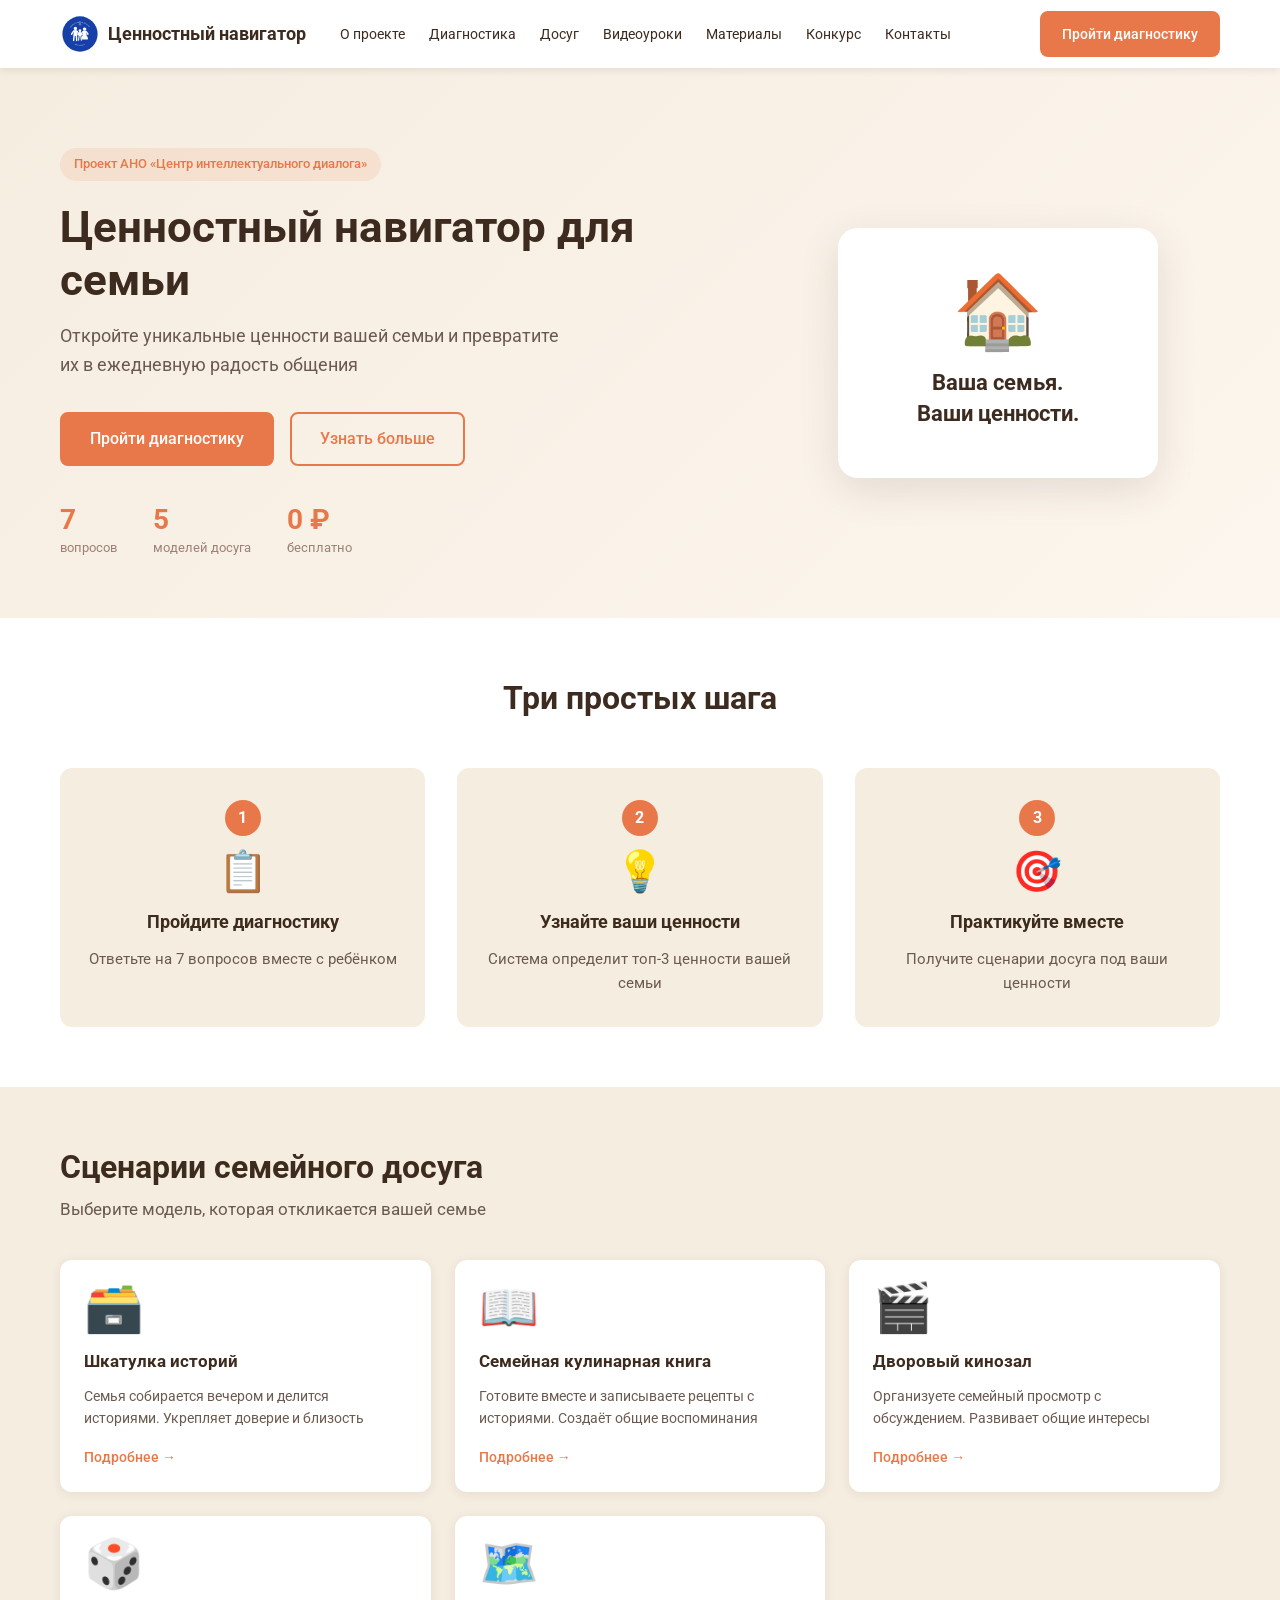
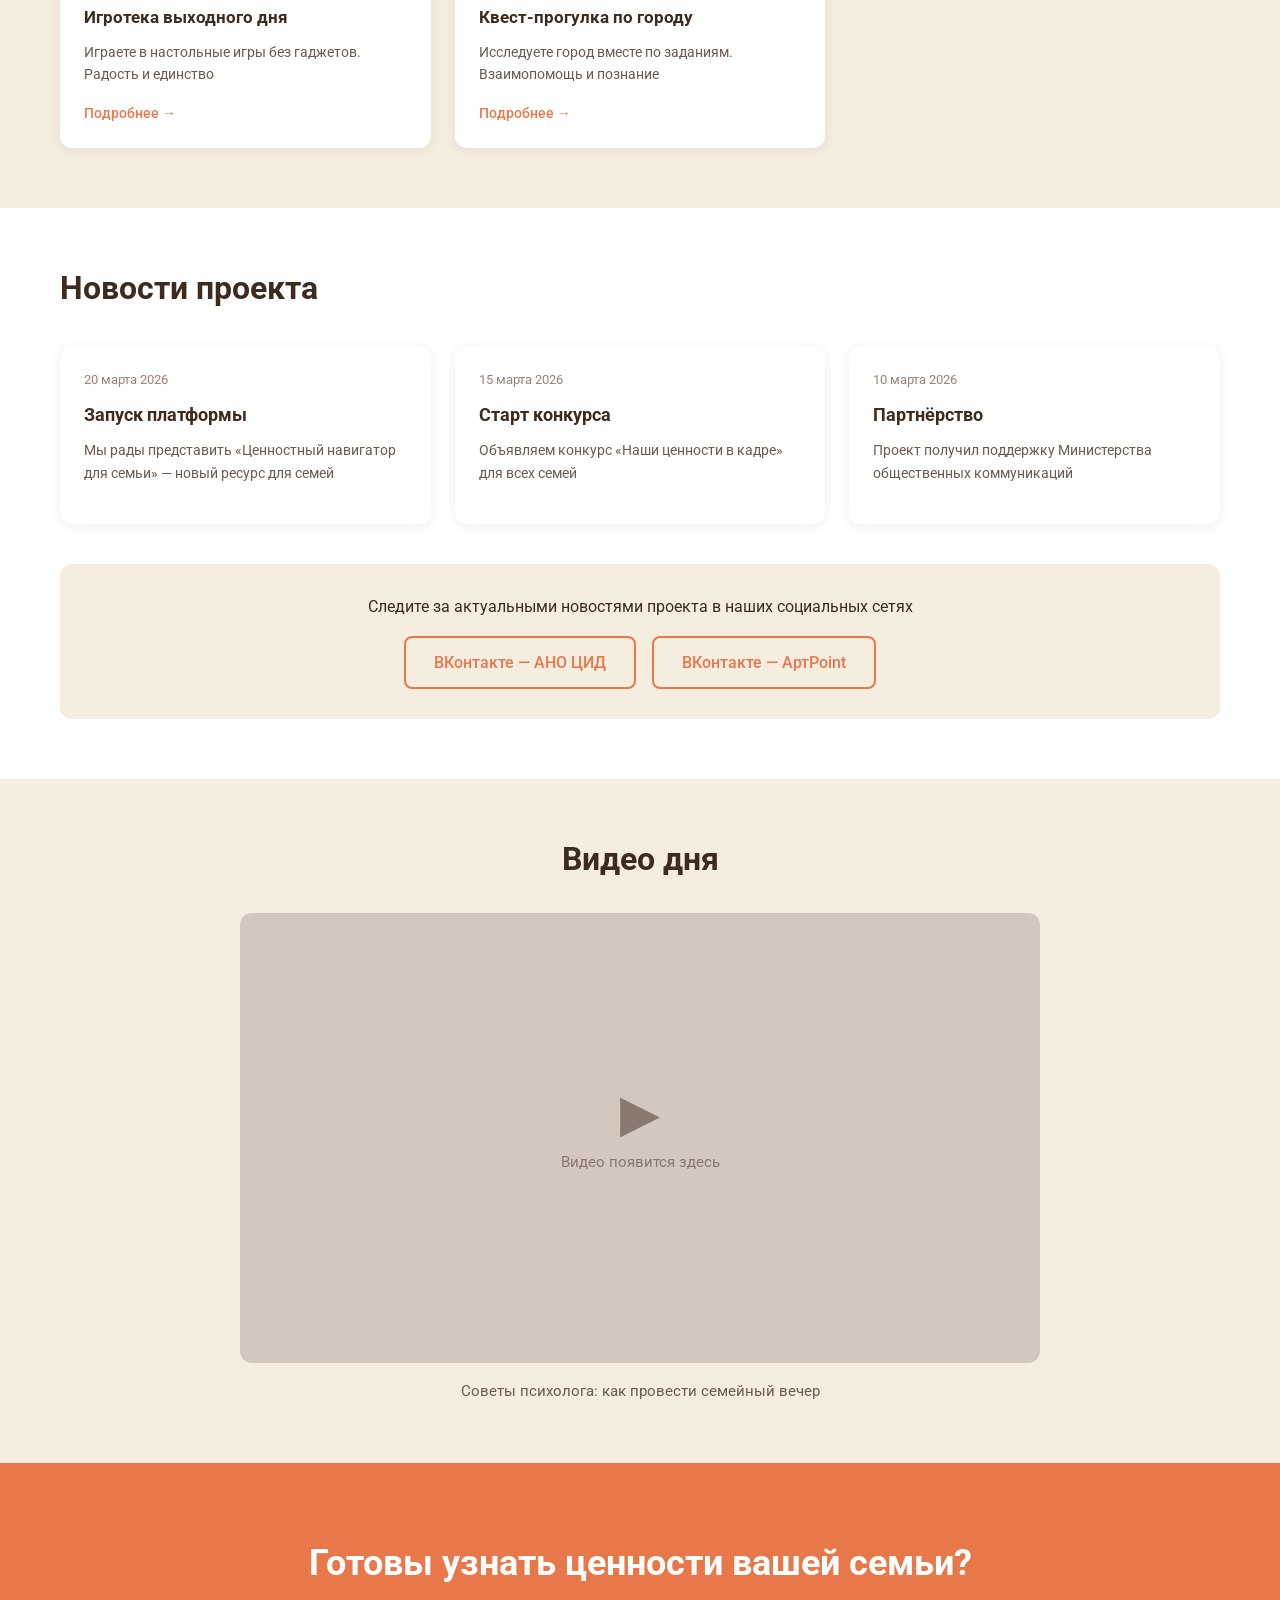
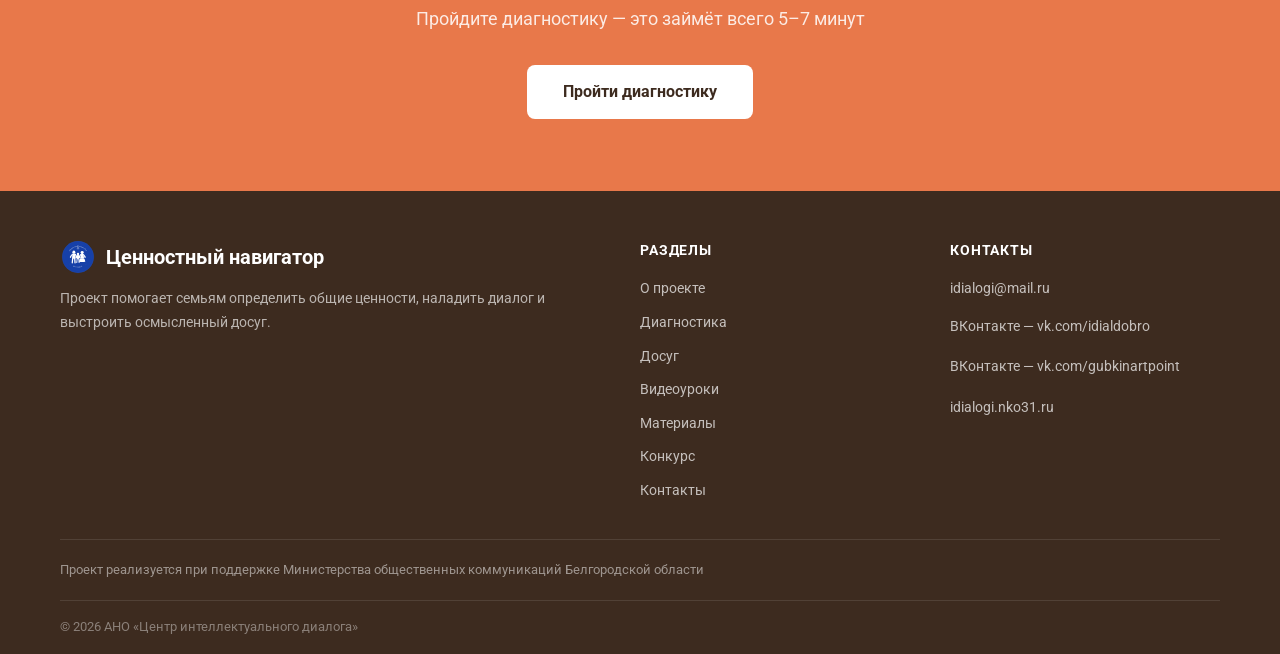
==== index.html @ 5cb2c488 "добавлена страница политики конфиденциальности Co-Authored-By: Claude Opus 4.7 <noreply@anthropic.co" ====
<!DOCTYPE html>
<html lang="ru">
<head>
  <meta charset="UTF-8">
  <meta name="viewport" content="width=device-width, initial-scale=1.0">
  <title>Ценностный навигатор для семьи | Откройте ценности вашей семьи</title>
  <meta name="description" content="Бесплатный онлайн-ресурс для семей: пройдите диагностику из 7 вопросов и получите персональные сценарии семейного досуга на основе ваших ценностей.">
  <link rel="icon" type="image/svg+xml" href="images/logo.svg">
  <link rel="stylesheet" href="css/style.css">
</head>
<body>

  <div id="header"></div>

  <main>

    <!-- ─── HERO ─────────────────────────────────────────── -->
    <section class="hero" id="about">
      <div class="container hero__inner">
        <div class="hero__content">
          <span class="hero__badge">Проект АНО «Центр интеллектуального диалога»</span>
          <h1 class="hero__title">Ценностный навигатор для семьи</h1>
          <p class="hero__subtitle">Откройте уникальные ценности вашей семьи и превратите их в ежедневную радость общения</p>
          <div class="hero__actions">
            <a href="diagnostics.html" class="btn-primary">Пройти диагностику</a>
            <a href="about.html" class="btn-secondary">Узнать больше</a>
          </div>
          <div class="hero__stats">
            <div class="hero__stat">
              <span class="hero__stat-value">7</span>
              <span class="hero__stat-label">вопросов</span>
            </div>
            <div class="hero__stat">
              <span class="hero__stat-value">5</span>
              <span class="hero__stat-label">моделей досуга</span>
            </div>
            <div class="hero__stat">
              <span class="hero__stat-value">0 ₽</span>
              <span class="hero__stat-label">бесплатно</span>
            </div>
          </div>
        </div>
        <div class="hero__visual">
          <div class="hero__card">
            <span class="hero__card-icon">🏠</span>
            <p class="hero__card-text">Ваша семья.<br>Ваши ценности.</p>
          </div>
        </div>
      </div>
    </section>

    <!-- ─── КАК ЭТО РАБОТАЕТ ──────────────────────────────── -->
    <section class="how-it-works section" id="diagnostic">
      <div class="container">
        <h2 class="section-title how-it-works__title">Три простых шага</h2>
        <div class="how-it-works__steps">
          <div class="how-it-works__step">
            <div class="step__number">1</div>
            <div class="step__icon">📋</div>
            <h3 class="step__title">Пройдите диагностику</h3>
            <p class="step__desc">Ответьте на 7 вопросов вместе с ребёнком</p>
          </div>
          <div class="how-it-works__step">
            <div class="step__number">2</div>
            <div class="step__icon">💡</div>
            <h3 class="step__title">Узнайте ваши ценности</h3>
            <p class="step__desc">Система определит топ-3 ценности вашей семьи</p>
          </div>
          <div class="how-it-works__step">
            <div class="step__number">3</div>
            <div class="step__icon">🎯</div>
            <h3 class="step__title">Практикуйте вместе</h3>
            <p class="step__desc">Получите сценарии досуга под ваши ценности</p>
          </div>
        </div>
      </div>
    </section>

    <!-- ─── МОДЕЛИ ДОСУГА ─────────────────────────────────── -->
    <section class="leisure-preview section" id="leisure">
      <div class="container">
        <h2 class="section-title">Сценарии семейного досуга</h2>
        <p class="leisure-preview__subtitle">Выберите модель, которая откликается вашей семье</p>
        <div class="leisure-preview__grid">
          <div class="card leisure-card">
            <span class="leisure-card__icon">🗃️</span>
            <h3 class="leisure-card__title">Шкатулка историй</h3>
            <p class="leisure-card__desc">Семья собирается вечером и делится историями. Укрепляет доверие и близость</p>
            <a href="leisure-detail.html?id=1" class="leisure-card__link">Подробнее →</a>
          </div>
          <div class="card leisure-card">
            <span class="leisure-card__icon">📖</span>
            <h3 class="leisure-card__title">Семейная кулинарная книга</h3>
            <p class="leisure-card__desc">Готовите вместе и записываете рецепты с историями. Создаёт общие воспоминания</p>
            <a href="leisure-detail.html?id=2" class="leisure-card__link">Подробнее →</a>
          </div>
          <div class="card leisure-card">
            <span class="leisure-card__icon">🎬</span>
            <h3 class="leisure-card__title">Дворовый кинозал</h3>
            <p class="leisure-card__desc">Организуете семейный просмотр с обсуждением. Развивает общие интересы</p>
            <a href="leisure-detail.html?id=3" class="leisure-card__link">Подробнее →</a>
          </div>
          <div class="card leisure-card">
            <span class="leisure-card__icon">🎲</span>
            <h3 class="leisure-card__title">Игротека выходного дня</h3>
            <p class="leisure-card__desc">Играете в настольные игры без гаджетов. Радость и единство</p>
            <a href="leisure-detail.html?id=4" class="leisure-card__link">Подробнее →</a>
          </div>
          <div class="card leisure-card">
            <span class="leisure-card__icon">🗺️</span>
            <h3 class="leisure-card__title">Квест-прогулка по городу</h3>
            <p class="leisure-card__desc">Исследуете город вместе по заданиям. Взаимопомощь и познание</p>
            <a href="leisure-detail.html?id=5" class="leisure-card__link">Подробнее →</a>
          </div>
        </div>
      </div>
    </section>

    <!-- ─── НОВОСТИ ────────────────────────────────────────── -->
    <section class="news-preview section" id="materials">
      <div class="container">
        <h2 class="section-title">Новости проекта</h2>
        <div class="news-preview__grid">
          <article class="card news-card">
            <time class="news-card__date">20 марта 2026</time>
            <h3 class="news-card__title">Запуск платформы</h3>
            <p class="news-card__text">Мы рады представить «Ценностный навигатор для семьи» — новый ресурс для семей</p>
          </article>
          <article class="card news-card">
            <time class="news-card__date">15 марта 2026</time>
            <h3 class="news-card__title">Старт конкурса</h3>
            <p class="news-card__text">Объявляем конкурс «Наши ценности в кадре» для всех семей</p>
          </article>
          <article class="card news-card">
            <time class="news-card__date">10 марта 2026</time>
            <h3 class="news-card__title">Партнёрство</h3>
            <p class="news-card__text">Проект получил поддержку Министерства общественных коммуникаций</p>
          </article>
        </div>

        <div class="news-footer" style="text-align: center; margin-top: 40px; padding: 30px; background: var(--color-warm); border-radius: 12px;">
          <p style="margin: 0 0 16px; color: var(--color-dark); font-size: 16px;">
            Следите за актуальными новостями проекта в наших социальных сетях
          </p>
          <div style="display: flex; gap: 16px; justify-content: center; flex-wrap: wrap;">
            <a href="https://vk.com/idialdobro" target="_blank" rel="noopener" class="btn-secondary">
              ВКонтакте — АНО ЦИД
            </a>
            <a href="https://vk.com/gubkinartpoint" target="_blank" rel="noopener" class="btn-secondary">
              ВКонтакте — АртPoint
            </a>
          </div>
        </div>
      </div>
    </section>

    <!-- ─── ВИДЕО ДНЯ ─────────────────────────────────────── -->
    <section class="video-section section" id="video">
      <div class="container">
        <h2 class="section-title video-section__title">Видео дня</h2>
        <div class="video-section__wrapper">
          <div class="video-section__player">
            <span class="video-section__play">▶</span>
            <span class="video-section__placeholder">Видео появится здесь</span>
          </div>
          <p class="video-section__caption">Советы психолога: как провести семейный вечер</p>
        </div>
      </div>
    </section>

    <!-- ─── CTA ───────────────────────────────────────────── -->
    <section class="cta-section" id="contacts">
      <div class="container cta-section__inner">
        <h2 class="cta-section__title">Готовы узнать ценности вашей семьи?</h2>
        <p class="cta-section__subtitle">Пройдите диагностику — это займёт всего 5–7 минут</p>
        <a href="diagnostics.html" class="btn-white">Пройти диагностику</a>
      </div>
    </section>

  </main>

  <div id="footer"></div>

  <script src="js/main.js"></script>
</body>
</html>
---- css/style.css ----
@import url('https://fonts.googleapis.com/css2?family=Roboto:wght@400;500;700&display=swap');

:root {
  --color-primary: #E8784A;
  --color-secondary: #7BA05B;
  --color-accent: #F5A623;
  --color-warm: #F5EDE0;
  --color-dark: #3D2B1F;
  --color-white: #FFFFFF;
  --font-main: 'Roboto', sans-serif;
}

/* Reset */
*, *::before, *::after {
  box-sizing: border-box;
  margin: 0;
  padding: 0;
}

html {
  scroll-behavior: smooth;
}

body {
  font-family: var(--font-main);
  font-size: 16px;
  line-height: 1.6;
  color: var(--color-dark);
  background-color: var(--color-warm);
}

img {
  max-width: 100%;
  display: block;
}

a {
  color: inherit;
  text-decoration: none;
}

ul {
  list-style: none;
}

/* Layout */
.container {
  max-width: 1200px;
  margin: 0 auto;
  padding: 0 20px;
}

/* Buttons */
.btn-primary {
  display: inline-block;
  padding: 12px 28px;
  background-color: var(--color-primary);
  color: var(--color-white);
  font-family: var(--font-main);
  font-size: 16px;
  font-weight: 500;
  border: 2px solid var(--color-primary);
  border-radius: 8px;
  cursor: pointer;
  transition: all 0.2s ease;
}

.btn-primary:hover {
  background-color: #d4673a;
  border-color: #d4673a;
}

.btn-primary:active {
  transform: scale(0.98);
}

.btn-secondary {
  display: inline-block;
  padding: 12px 28px;
  background-color: transparent;
  color: var(--color-primary);
  font-family: var(--font-main);
  font-size: 16px;
  font-weight: 500;
  border: 2px solid var(--color-primary);
  border-radius: 8px;
  cursor: pointer;
  transition: all 0.2s ease;
}

.btn-secondary:hover {
  background-color: var(--color-primary);
  color: var(--color-white);
}

/* Card */
.card {
  background-color: var(--color-white);
  border-radius: 12px;
  padding: 24px;
  box-shadow: 0 2px 12px rgba(61, 43, 31, 0.08);
}

/* Section */
.section {
  padding: 60px 0;
}

.section-title {
  font-size: 32px;
  font-weight: 700;
  color: var(--color-dark);
  line-height: 1.3;
  margin-bottom: 16px;
}

/* ─── Header ─────────────────────────────────────────── */
.site-header {
  position: sticky;
  top: 0;
  z-index: 100;
  background-color: var(--color-white);
  box-shadow: 0 2px 8px rgba(61, 43, 31, 0.1);
}

.site-header__inner {
  display: flex;
  align-items: center;
  gap: 24px;
  height: 68px;
}

.site-header__logo {
  display: flex;
  align-items: center;
  gap: 8px;
  flex-shrink: 0;
  text-decoration: none;
}

.site-header__logo-icon {
  width: 40px;
  height: 40px;
  display: block;
  flex-shrink: 0;
}

.site-header__logo-text {
  font-size: 18px;
  font-weight: 700;
  color: var(--color-dark);
  white-space: nowrap;
}

.site-header__cta {
  flex-shrink: 0;
  margin-left: auto;
  font-size: 14px;
  padding: 10px 20px;
}

/* Nav active states */
.nav__link.active,
.nav__link--active {
  color: var(--color-primary);
  font-weight: 500;
}

.nav__link--active {
  text-decoration: underline;
  text-underline-offset: 3px;
  text-decoration-thickness: 2px;
}

.nav__list {
  display: flex;
  align-items: center;
  gap: 4px;
}

.nav__link {
  display: block;
  padding: 6px 10px;
  font-size: 14px;
  font-weight: 400;
  color: var(--color-dark);
  border-radius: 6px;
  transition: color 0.2s ease, background-color 0.2s ease;
  white-space: nowrap;
}

.nav__link:hover {
  color: var(--color-primary);
  background-color: rgba(232, 120, 74, 0.06);
}

/* ─── Footer ──────────────────────────────────────────── */
.site-footer {
  background-color: var(--color-dark);
  color: rgba(255, 255, 255, 0.8);
  padding: 48px 0 0;
}

.site-footer__top {
  display: grid;
  grid-template-columns: 2fr 1fr 1fr;
  gap: 40px;
  padding-bottom: 36px;
  border-bottom: 1px solid rgba(255, 255, 255, 0.1);
}

.site-footer__logo {
  display: inline-flex;
  align-items: center;
  gap: 10px;
  font-size: 20px;
  font-weight: 700;
  color: var(--color-white);
  margin-bottom: 12px;
  text-decoration: none;
}

.site-footer__logo-icon {
  width: 36px;
  height: 36px;
  display: block;
  flex-shrink: 0;
}

.site-footer__desc {
  font-size: 14px;
  line-height: 1.7;
  color: rgba(255, 255, 255, 0.65);
}

.site-footer__col-title {
  font-size: 14px;
  font-weight: 700;
  color: var(--color-white);
  text-transform: uppercase;
  letter-spacing: 0.06em;
  margin-bottom: 14px;
}

.site-footer__link {
  display: inline-block;
  font-size: 14px;
  color: rgba(255, 255, 255, 0.7);
  text-decoration: none;
  transition: color 0.2s ease;
}

.site-footer__link:hover {
  color: var(--color-accent);
}

.site-footer__social-list {
  display: flex;
  flex-direction: column;
  gap: 10px;
}

.site-footer__nav-list {
  display: flex;
  flex-direction: column;
  gap: 8px;
}

.site-footer__support {
  padding: 20px 0;
  font-size: 13px;
  color: rgba(255, 255, 255, 0.5);
  border-bottom: 1px solid rgba(255, 255, 255, 0.1);
}

.site-footer__bottom {
  padding: 16px 0;
  font-size: 13px;
  color: rgba(255, 255, 255, 0.4);
}

/* Burger menu */
.burger {
  display: none;
  flex-direction: column;
  gap: 5px;
  background: none;
  border: none;
  cursor: pointer;
  padding: 4px;
}

.burger__line {
  width: 24px;
  height: 2px;
  background-color: var(--color-dark);
  border-radius: 2px;
  transition: transform 0.3s ease, opacity 0.3s ease;
}

.burger.active .burger__line:nth-child(1) {
  transform: translateY(7px) rotate(45deg);
}

.burger.active .burger__line:nth-child(2) {
  opacity: 0;
}

.burger.active .burger__line:nth-child(3) {
  transform: translateY(-7px) rotate(-45deg);
}

/* ─── Hero ────────────────────────────────────────────── */
.hero {
  background: linear-gradient(135deg, #F5EDE0 0%, #FDF6EE 100%);
  padding: 80px 0 60px;
}

.hero__inner {
  display: grid;
  grid-template-columns: 3fr 2fr;
  gap: 48px;
  align-items: center;
}

.hero__badge {
  display: inline-block;
  padding: 6px 14px;
  background-color: rgba(232, 120, 74, 0.12);
  color: var(--color-primary);
  font-size: 13px;
  font-weight: 500;
  border-radius: 20px;
  margin-bottom: 20px;
}

.hero__title {
  font-size: 44px;
  font-weight: 700;
  color: var(--color-dark);
  line-height: 1.2;
  margin-bottom: 16px;
}

.hero__subtitle {
  font-size: 18px;
  color: #6b5a50;
  line-height: 1.6;
  margin-bottom: 32px;
  max-width: 520px;
}

.hero__actions {
  display: flex;
  gap: 16px;
  flex-wrap: wrap;
  margin-bottom: 40px;
}

.hero__stats {
  display: flex;
  gap: 36px;
}

.hero__stat {
  display: flex;
  flex-direction: column;
}

.hero__stat-value {
  font-size: 28px;
  font-weight: 700;
  color: var(--color-primary);
  line-height: 1;
}

.hero__stat-label {
  font-size: 13px;
  color: #9e8075;
  margin-top: 4px;
}

.hero__visual {
  display: flex;
  justify-content: center;
}

.hero__card {
  background: var(--color-white);
  border-radius: 20px;
  box-shadow: 0 12px 40px rgba(61, 43, 31, 0.12);
  padding: 48px 40px;
  text-align: center;
  width: 100%;
  max-width: 320px;
}

.hero__card-icon {
  display: block;
  font-size: 72px;
  line-height: 1;
  margin-bottom: 20px;
}

.hero__card-text {
  font-size: 22px;
  font-weight: 700;
  color: var(--color-dark);
  line-height: 1.4;
}

/* ─── How it works ────────────────────────────────────── */
.how-it-works {
  background-color: var(--color-white);
}

.how-it-works__title {
  text-align: center;
  margin-bottom: 48px;
}

.how-it-works__steps {
  display: grid;
  grid-template-columns: repeat(3, 1fr);
  gap: 32px;
}

.how-it-works__step {
  text-align: center;
  padding: 32px 24px;
  border-radius: 12px;
  background-color: var(--color-warm);
  position: relative;
}

.step__number {
  display: inline-flex;
  align-items: center;
  justify-content: center;
  width: 36px;
  height: 36px;
  background-color: var(--color-primary);
  color: var(--color-white);
  font-size: 16px;
  font-weight: 700;
  border-radius: 50%;
  margin-bottom: 16px;
}

.step__icon {
  font-size: 40px;
  line-height: 1;
  margin-bottom: 16px;
}

.step__title {
  font-size: 18px;
  font-weight: 700;
  color: var(--color-dark);
  margin-bottom: 10px;
}

.step__desc {
  font-size: 15px;
  color: #6b5a50;
  line-height: 1.6;
}

/* ─── Leisure preview ─────────────────────────────────── */
.leisure-preview {
  background-color: var(--color-warm);
}

.leisure-preview__subtitle {
  font-size: 17px;
  color: #6b5a50;
  margin-top: -8px;
  margin-bottom: 36px;
}

.leisure-preview__grid {
  display: grid;
  grid-template-columns: repeat(3, 1fr);
  gap: 24px;
}

.leisure-card {
  display: flex;
  flex-direction: column;
}

.leisure-card__icon {
  font-size: 48px;
  line-height: 1;
  margin-bottom: 16px;
}

.leisure-card__title {
  font-size: 17px;
  font-weight: 700;
  color: var(--color-dark);
  margin-bottom: 10px;
}

.leisure-card__desc {
  font-size: 14px;
  color: #6b5a50;
  line-height: 1.6;
  flex: 1;
  margin-bottom: 16px;
}

.leisure-card__link {
  font-size: 14px;
  font-weight: 500;
  color: var(--color-primary);
  transition: opacity 0.2s ease;
}

.leisure-card__link:hover {
  opacity: 0.75;
}

/* ─── News preview ────────────────────────────────────── */
.news-preview {
  background-color: var(--color-white);
}

.news-preview__grid {
  display: grid;
  grid-template-columns: repeat(3, 1fr);
  gap: 24px;
  margin-top: 36px;
}

.news-card {
  display: flex;
  flex-direction: column;
}

.news-card__date {
  display: block;
  font-size: 13px;
  color: #9e8075;
  margin-bottom: 10px;
}

.news-card__title {
  font-size: 18px;
  font-weight: 700;
  color: var(--color-dark);
  margin-bottom: 10px;
}

.news-card__text {
  font-size: 14px;
  color: #6b5a50;
  line-height: 1.6;
  flex: 1;
  margin-bottom: 16px;
}

.news-card__link {
  font-size: 14px;
  font-weight: 500;
  color: var(--color-primary);
  transition: opacity 0.2s ease;
}

.news-card__link:hover {
  opacity: 0.75;
}

/* ─── Video section ───────────────────────────────────── */
.video-section {
  background-color: var(--color-warm);
}

.video-section__title {
  text-align: center;
  margin-bottom: 32px;
}

.video-section__wrapper {
  max-width: 800px;
  margin: 0 auto;
}

.video-section__player {
  position: relative;
  width: 100%;
  padding-top: 56.25%;
  background-color: #d4c8be;
  border-radius: 12px;
  display: flex;
  align-items: center;
  justify-content: center;
  overflow: hidden;
  margin-bottom: 16px;
}

.video-section__play,
.video-section__placeholder {
  position: absolute;
  top: 50%;
  left: 50%;
  transform: translate(-50%, -50%);
  color: rgba(61, 43, 31, 0.5);
  pointer-events: none;
}

.video-section__play {
  font-size: 52px;
  transform: translate(-50%, -50%) translateY(-24px);
}

.video-section__placeholder {
  font-size: 15px;
  transform: translate(-50%, -50%) translateY(24px);
}

.video-section__caption {
  text-align: center;
  font-size: 15px;
  color: #6b5a50;
}

/* ─── CTA section ─────────────────────────────────────── */
.cta-section {
  background-color: var(--color-primary);
  padding: 72px 0;
}

.cta-section__inner {
  text-align: center;
}

.cta-section__title {
  font-size: 36px;
  font-weight: 700;
  color: var(--color-white);
  margin-bottom: 12px;
}

.cta-section__subtitle {
  font-size: 18px;
  color: rgba(255, 255, 255, 0.85);
  margin-bottom: 32px;
}

.btn-white {
  display: inline-block;
  padding: 14px 36px;
  background-color: var(--color-white);
  color: var(--color-dark);
  font-family: var(--font-main);
  font-size: 16px;
  font-weight: 700;
  border: none;
  border-radius: 8px;
  cursor: pointer;
  transition: opacity 0.2s ease, transform 0.1s ease;
}

.btn-white:hover {
  opacity: 0.92;
}

.btn-white:active {
  transform: scale(0.98);
}

/* ─── Responsive ──────────────────────────────────────── */
@media (max-width: 1024px) {
  .leisure-preview__grid {
    grid-template-columns: repeat(2, 1fr);
  }
}

@media (max-width: 768px) {
  .burger {
    display: flex;
  }

  .site-header__cta {
    display: none;
  }

  .nav {
    display: none;
    position: absolute;
    top: 68px;
    left: 0;
    right: 0;
    background-color: var(--color-white);
    padding: 16px 20px 20px;
    box-shadow: 0 4px 12px rgba(61, 43, 31, 0.1);
  }

  .nav.active {
    display: block;
  }

  .nav__list {
    flex-direction: column;
    align-items: flex-start;
    gap: 2px;
  }

  .nav__link {
    font-size: 16px;
    padding: 10px 12px;
    width: 100%;
  }

  .section-title {
    font-size: 24px;
  }

  .site-footer__top {
    grid-template-columns: 1fr;
    gap: 28px;
  }

  /* Hero */
  .hero {
    padding: 48px 0 40px;
  }

  .hero__inner {
    grid-template-columns: 1fr;
    gap: 36px;
  }

  .hero__title {
    font-size: 30px;
  }

  .hero__subtitle {
    font-size: 16px;
  }

  .hero__stats {
    gap: 24px;
  }

  .hero__visual {
    order: -1;
  }

  .hero__card {
    max-width: 100%;
    padding: 32px 24px;
  }

  .hero__card-icon {
    font-size: 48px;
  }

  /* Steps */
  .how-it-works__steps {
    grid-template-columns: 1fr;
    gap: 16px;
  }

  /* Leisure */
  .leisure-preview__grid {
    grid-template-columns: 1fr;
  }

  /* News */
  .news-preview__grid {
    grid-template-columns: 1fr;
  }

  /* CTA */
  .cta-section__title {
    font-size: 26px;
  }

  .cta-section__subtitle {
    font-size: 15px;
  }

  /* Diagnostics */
  .diag-scale {
    gap: 10px;
  }

  .scale-btn {
    width: 52px;
    height: 52px;
  }

  .scale-btn__num {
    font-size: 20px;
  }

  .diag-title {
    font-size: 24px;
  }
}

/* ═══════════════════════════════════════════════════════
   DIAGNOSTICS PAGE
   ═══════════════════════════════════════════════════════ */

/* ─── Screens & transitions ──────────────────────────── */
.diag-wrap {
  background-color: var(--color-warm);
  min-height: calc(100vh - 68px);
}

.diag-screen {
  animation: fadeIn 0.35s ease;
}

.diag-screen--hidden {
  display: none;
}

@keyframes fadeIn {
  from { opacity: 0; transform: translateY(12px); }
  to   { opacity: 1; transform: translateY(0); }
}

/* ─── Header block ───────────────────────────────────── */
.diag-header {
  text-align: center;
  max-width: 640px;
  margin: 0 auto 40px;
}

.diag-title {
  font-size: 36px;
  font-weight: 700;
  color: var(--color-dark);
  margin-bottom: 12px;
}

.diag-subtitle {
  font-size: 17px;
  color: #6b5a50;
  line-height: 1.6;
}

/* ─── Progress bar ───────────────────────────────────── */
.diag-progress {
  max-width: 640px;
  margin: 0 auto 32px;
}

.diag-progress__bar {
  height: 8px;
  background-color: #e0d5cc;
  border-radius: 4px;
  overflow: hidden;
  margin-bottom: 10px;
}

.diag-progress__fill {
  height: 100%;
  background-color: var(--color-secondary);
  border-radius: 4px;
  width: 0%;
  transition: width 0.4s ease;
}

.diag-progress__label {
  display: block;
  text-align: right;
  font-size: 13px;
  color: #9e8075;
}

/* ─── Question card ──────────────────────────────────── */
.diag-question {
  max-width: 640px;
  margin: 0 auto;
  text-align: center;
}

.diag-question__text {
  font-size: 22px;
  font-weight: 500;
  color: var(--color-dark);
  line-height: 1.5;
  margin-bottom: 40px;
  min-height: 72px;
  transition: opacity 0.15s ease;
}

/* ─── Scale buttons ──────────────────────────────────── */
.diag-scale {
  display: flex;
  justify-content: center;
  gap: 16px;
}

.scale-btn {
  display: flex;
  flex-direction: column;
  align-items: center;
  gap: 6px;
  width: 64px;
  height: 64px;
  background-color: var(--color-warm);
  border: 2px solid #d4c8be;
  border-radius: 12px;
  cursor: pointer;
  transition: border-color 0.2s ease, background-color 0.2s ease, transform 0.1s ease;
  padding: 8px 4px 4px;
}

.scale-btn:hover {
  border-color: var(--color-primary);
  transform: translateY(-2px);
}

.scale-btn.selected {
  background-color: var(--color-primary);
  border-color: var(--color-primary);
}

.scale-btn.selected .scale-btn__num,
.scale-btn.selected .scale-btn__label {
  color: var(--color-white);
}

.scale-btn__num {
  font-size: 22px;
  font-weight: 700;
  color: var(--color-dark);
  line-height: 1;
}

.scale-btn__label {
  font-size: 10px;
  color: #9e8075;
  line-height: 1;
  height: 12px;
}

/* ─── Result: value cards ────────────────────────────── */
.result-values {
  max-width: 640px;
  margin: 0 auto 32px;
  display: flex;
  flex-direction: column;
  gap: 16px;
}

.value-card {
  padding: 20px 24px;
}

.value-card__head {
  display: flex;
  align-items: center;
  gap: 12px;
  margin-bottom: 12px;
}

.value-card__medal {
  font-size: 24px;
  line-height: 1;
  flex-shrink: 0;
}

.value-card__name {
  font-size: 18px;
  font-weight: 700;
  color: var(--color-dark);
  flex: 1;
}

.value-card__percent {
  font-size: 18px;
  font-weight: 700;
  color: var(--color-primary);
}

.value-card__bar {
  height: 8px;
  background-color: #e0d5cc;
  border-radius: 4px;
  overflow: hidden;
}

.value-card__bar-fill {
  height: 100%;
  background: linear-gradient(90deg, var(--color-secondary), var(--color-accent));
  border-radius: 4px;
  width: 0%;
  transition: width 0.8s ease;
}

/* ─── Result: recommendation card ───────────────────── */
.result-rec {
  max-width: 640px;
  margin: 0 auto 32px;
}

.rec-card {
  padding: 24px;
}

.rec-card__label {
  font-size: 12px;
  font-weight: 700;
  text-transform: uppercase;
  letter-spacing: 0.07em;
  color: var(--color-secondary);
  margin-bottom: 16px;
}

.rec-card__body {
  display: flex;
  gap: 20px;
  align-items: flex-start;
}

.rec-card__emoji {
  font-size: 48px;
  line-height: 1;
  flex-shrink: 0;
}

.rec-card__title {
  font-size: 20px;
  font-weight: 700;
  color: var(--color-dark);
  margin-bottom: 8px;
}

.rec-card__desc {
  font-size: 15px;
  color: #6b5a50;
  line-height: 1.6;
  margin-bottom: 16px;
}

.rec-card__link {
  font-size: 14px;
  padding: 10px 20px;
}

/* ─── Result: email form ─────────────────────────────── */
.result-email {
  max-width: 640px;
  margin: 0 auto 24px;
}

.result-email__title {
  font-size: 17px;
  font-weight: 700;
  color: var(--color-dark);
  margin-bottom: 16px;
}

.result-email__form {
  display: flex;
  gap: 12px;
}

.result-email__input {
  flex: 1;
  height: 48px;
  padding: 0 16px;
  font-family: var(--font-main);
  font-size: 15px;
  color: var(--color-dark);
  background-color: var(--color-warm);
  border: 2px solid #d4c8be;
  border-radius: 8px;
  outline: none;
  transition: border-color 0.2s ease;
}

.result-email__input:focus {
  border-color: var(--color-primary);
}

/* ─── Result: actions ────────────────────────────────── */
.result-actions {
  max-width: 640px;
  margin: 0 auto;
  text-align: center;
  padding-bottom: 16px;
}

/* ═══════════════════════════════════════════════════════
   LEISURE LIST PAGE  (leisure.html)
   ═══════════════════════════════════════════════════════ */

/* ─── Page hero ──────────────────────────────────────── */
.page-hero {
  background: linear-gradient(135deg, #F5EDE0 0%, #FDF6EE 100%);
  padding-bottom: 32px;
}

.page-hero__title {
  font-size: 40px;
  font-weight: 700;
  color: var(--color-dark);
  margin-bottom: 12px;
}

.page-hero__subtitle {
  font-size: 18px;
  color: #6b5a50;
  line-height: 1.6;
}

/* ─── Leisure grid ───────────────────────────────────── */
.leisure-list {
  background-color: var(--color-warm);
}

.leisure-list__grid {
  display: grid;
  grid-template-columns: repeat(3, 1fr);
  gap: 28px;
}

/* ─── Leisure card ───────────────────────────────────── */
.lcard {
  border-radius: 12px;
  overflow: hidden;
  box-shadow: 0 2px 12px rgba(61, 43, 31, 0.08);
  display: flex;
  flex-direction: column;
  background-color: var(--color-white);
  transition: transform 0.2s ease, box-shadow 0.2s ease;
}

.lcard:hover {
  transform: translateY(-4px);
  box-shadow: 0 8px 24px rgba(61, 43, 31, 0.14);
}

.lcard__head {
  padding: 28px 24px 20px;
  display: flex;
  flex-direction: column;
  gap: 12px;
}

.lcard__emoji {
  font-size: 60px;
  line-height: 1;
}

.lcard__title {
  font-size: 20px;
  font-weight: 700;
  color: var(--color-white);
  line-height: 1.3;
  margin: 0;
}

.lcard__body {
  padding: 20px 24px 24px;
  display: flex;
  flex-direction: column;
  flex: 1;
  gap: 16px;
}

.lcard__desc {
  font-size: 15px;
  color: #6b5a50;
  line-height: 1.6;
  flex: 1;
}

.lcard__tags {
  display: flex;
  flex-wrap: wrap;
  gap: 8px;
}

.lcard__tag {
  display: inline-block;
  padding: 4px 10px;
  background-color: var(--color-warm);
  color: #6b5a50;
  font-size: 12px;
  font-weight: 500;
  border-radius: 20px;
}

.lcard__btn {
  font-size: 14px;
  padding: 10px 20px;
  align-self: flex-start;
}

/* ─── Bottom CTA ─────────────────────────────────────── */
.leisure-cta {
  background-color: var(--color-warm);
  border-top: 1px solid #e8ddd4;
  padding: 48px 0;
}

.leisure-cta__inner {
  display: flex;
  align-items: center;
  justify-content: space-between;
  gap: 24px;
}

.leisure-cta__title {
  font-size: 24px;
  font-weight: 700;
  color: var(--color-dark);
  margin-bottom: 6px;
}

.leisure-cta__subtitle {
  font-size: 16px;
  color: #6b5a50;
}

/* ═══════════════════════════════════════════════════════
   LEISURE DETAIL PAGE  (leisure-detail.html)
   ═══════════════════════════════════════════════════════ */

/* ─── Breadcrumb ─────────────────────────────────────── */
.breadcrumb {
  display: flex;
  align-items: center;
  gap: 8px;
  flex-wrap: wrap;
  margin-bottom: 32px;
}

.breadcrumb__link {
  font-size: 14px;
  color: rgba(255, 255, 255, 0.75);
  text-decoration: none;
  transition: color 0.2s ease;
}

.breadcrumb__link:hover {
  color: var(--color-white);
}

.breadcrumb__sep {
  font-size: 14px;
  color: rgba(255, 255, 255, 0.45);
}

.breadcrumb__current {
  font-size: 14px;
  color: var(--color-white);
  font-weight: 500;
}

/* ─── Detail hero ────────────────────────────────────── */
.detail-hero {
  padding: 40px 0 48px;
}

.detail-hero__body {
  display: flex;
  align-items: flex-start;
  gap: 32px;
}

.detail-hero__emoji {
  font-size: 72px;
  line-height: 1;
  flex-shrink: 0;
}

.detail-hero__title {
  font-size: 40px;
  font-weight: 700;
  color: var(--color-white);
  line-height: 1.2;
  margin-bottom: 10px;
}

.detail-hero__subtitle {
  font-size: 18px;
  color: rgba(255, 255, 255, 0.85);
  line-height: 1.5;
  margin-bottom: 20px;
}

.detail-hero__values {
  display: flex;
  flex-wrap: wrap;
  gap: 8px;
  margin-bottom: 12px;
}

.detail-hero__value-tag {
  display: inline-block;
  padding: 4px 14px;
  background-color: rgba(255, 255, 255, 0.25);
  color: var(--color-white);
  font-size: 13px;
  font-weight: 600;
  border-radius: 20px;
}

.detail-hero__meta {
  display: flex;
  flex-wrap: wrap;
  gap: 8px;
}

.detail-hero__meta-tag {
  display: inline-block;
  padding: 3px 12px;
  background-color: rgba(0, 0, 0, 0.15);
  color: rgba(255, 255, 255, 0.9);
  font-size: 13px;
  border-radius: 20px;
}

/* ─── Detail section wrapper ─────────────────────────── */
.detail-section__narrow {
  max-width: 760px;
}

/* ─── Needs list ─────────────────────────────────────── */
.needs-list {
  display: flex;
  flex-direction: column;
  gap: 14px;
  margin-top: 28px;
}

.needs-list__item {
  display: flex;
  align-items: flex-start;
  gap: 12px;
  font-size: 16px;
  color: var(--color-dark);
  line-height: 1.5;
}

.needs-list__check {
  flex-shrink: 0;
  width: 24px;
  height: 24px;
  background-color: var(--color-secondary);
  color: var(--color-white);
  font-size: 13px;
  font-weight: 700;
  border-radius: 50%;
  display: flex;
  align-items: center;
  justify-content: center;
  margin-top: 1px;
}

/* ─── Steps list ─────────────────────────────────────── */
.steps-list {
  display: flex;
  flex-direction: column;
  gap: 16px;
  margin-top: 28px;
}

.step-card {
  display: flex;
  align-items: flex-start;
  gap: 20px;
  padding: 20px 24px;
}

.step-card__num {
  flex-shrink: 0;
  width: 40px;
  height: 40px;
  background-color: var(--color-primary);
  color: var(--color-white);
  font-size: 18px;
  font-weight: 700;
  border-radius: 50%;
  display: flex;
  align-items: center;
  justify-content: center;
}

.step-card__title {
  font-size: 17px;
  font-weight: 700;
  color: var(--color-dark);
  margin-bottom: 6px;
}

.step-card__desc {
  font-size: 15px;
  color: #6b5a50;
  line-height: 1.6;
}

/* ─── Psychologist tip ───────────────────────────────── */
.psych-tip {
  display: flex;
  gap: 20px;
  align-items: flex-start;
  background-color: rgba(123, 160, 91, 0.08);
  border-left: 4px solid var(--color-secondary);
  border-radius: 0 12px 12px 0;
  padding: 24px;
  margin: 0;
}

.psych-tip__icon {
  font-size: 32px;
  line-height: 1;
  flex-shrink: 0;
}

.psych-tip__label {
  font-size: 12px;
  font-weight: 700;
  text-transform: uppercase;
  letter-spacing: 0.07em;
  color: var(--color-secondary);
  margin-bottom: 8px;
}

.psych-tip__text {
  font-size: 16px;
  color: var(--color-dark);
  line-height: 1.7;
  font-style: italic;
}

/* ─── Detail actions ─────────────────────────────────── */
.detail-actions {
  display: flex;
  align-items: center;
  flex-wrap: wrap;
  gap: 16px;
}

.detail-actions__pdf {
  font-size: 14px;
  padding: 10px 20px;
}

.detail-actions__share {
  display: flex;
  align-items: center;
  gap: 10px;
  margin-left: auto;
}

.detail-actions__share-label {
  font-size: 14px;
  color: #9e8075;
}

.share-btn {
  display: inline-block;
  padding: 8px 16px;
  border-radius: 8px;
  font-size: 13px;
  font-weight: 600;
  text-decoration: none;
  transition: opacity 0.2s ease;
}

.share-btn:hover {
  opacity: 0.82;
}

.share-btn--vk {
  background-color: #0077FF;
  color: var(--color-white);
}

.share-btn--tg {
  background-color: #29B5E8;
  color: var(--color-white);
}

/* ─── Other scenarios ────────────────────────────────── */
.others-grid {
  display: grid;
  grid-template-columns: repeat(3, 1fr);
  gap: 20px;
  margin-top: 28px;
}

.other-card {
  display: flex;
  flex-direction: column;
  gap: 8px;
  text-decoration: none;
  transition: transform 0.2s ease, box-shadow 0.2s ease;
}

.other-card:hover {
  transform: translateY(-3px);
  box-shadow: 0 6px 20px rgba(61, 43, 31, 0.12);
}

.other-card__emoji {
  font-size: 36px;
  line-height: 1;
}

.other-card__title {
  font-size: 16px;
  font-weight: 700;
  color: var(--color-dark);
}

.other-card__tags {
  font-size: 13px;
  color: #9e8075;
}

/* ─── Stub card ──────────────────────────────────────── */
.stub-card {
  text-align: center;
  padding: 48px 24px;
}

.stub-card__icon {
  font-size: 40px;
  margin-bottom: 16px;
}

.stub-card__text {
  font-size: 16px;
  color: #6b5a50;
}

/* ═══════════════════════════════════════════════════════
   RESPONSIVE — leisure pages
   ═══════════════════════════════════════════════════════ */
@media (max-width: 1024px) {
  .leisure-list__grid {
    grid-template-columns: repeat(2, 1fr);
  }

  .others-grid {
    grid-template-columns: repeat(2, 1fr);
  }
}

@media (max-width: 768px) {
  .page-hero__title {
    font-size: 28px;
  }

  .page-hero__subtitle {
    font-size: 16px;
  }

  .leisure-list__grid {
    grid-template-columns: 1fr;
  }

  .leisure-cta__inner {
    flex-direction: column;
    text-align: center;
  }

  .detail-hero__body {
    flex-direction: column;
    gap: 16px;
  }

  .detail-hero__emoji {
    font-size: 52px;
  }

  .detail-hero__title {
    font-size: 28px;
  }

  .detail-hero__subtitle {
    font-size: 16px;
  }

  .detail-actions {
    flex-direction: column;
    align-items: flex-start;
  }

  .detail-actions__share {
    margin-left: 0;
  }

  .others-grid {
    grid-template-columns: 1fr;
  }

  .step-card {
    flex-direction: column;
    gap: 12px;
  }
}

/* ═══════════════════════════════════════════════════════
   VIDEOS PAGE  (videos.html)
   ═══════════════════════════════════════════════════════ */

.vpage-section__title {
  font-size: 26px;
  font-weight: 700;
  color: var(--color-dark);
  margin-bottom: 28px;
}

.vpage-section__title--light {
  color: var(--color-white);
}

.vpage-section--warm {
  background-color: var(--color-warm);
}

.vpage-section--dark {
  background-color: var(--color-dark);
}

/* ─── Video card grid ────────────────────────────────── */
.vcards-grid {
  display: grid;
  grid-template-columns: repeat(3, 1fr);
  gap: 24px;
}

.vcards-grid--two {
  grid-template-columns: repeat(2, 1fr);
  max-width: 760px;
}

/* ─── Video card ─────────────────────────────────────── */
.vcard {
  display: flex;
  flex-direction: column;
  gap: 12px;
}

.vcard__thumb {
  position: relative;
  width: 100%;
  padding-top: 56.25%;
  background-color: #cfc4bb;
  border-radius: 10px;
  overflow: hidden;
  cursor: pointer;
  transition: filter 0.2s ease;
}

.vcard__thumb:hover {
  filter: brightness(0.92);
}

.vcard__play {
  position: absolute;
  inset: 0;
  display: flex;
  align-items: center;
  justify-content: center;
  width: 100%;
  height: 100%;
  background: transparent;
  border: none;
  cursor: pointer;
  font-size: 28px;
  color: rgba(61, 43, 31, 0.55);
  transition: color 0.2s ease, transform 0.2s ease;
}

.vcard__play:hover {
  color: var(--color-primary);
  transform: scale(1.15);
}

.vcard__info {
  display: flex;
  justify-content: space-between;
  align-items: flex-start;
  gap: 8px;
}

.vcard__title {
  font-size: 15px;
  font-weight: 600;
  color: var(--color-dark);
  line-height: 1.4;
}

.vcard__dur {
  flex-shrink: 0;
  font-size: 13px;
  color: #9e8075;
  font-variant-numeric: tabular-nums;
}

/* ─── Invite block ───────────────────────────────────── */
.vpage-invite {
  display: flex;
  align-items: center;
  justify-content: space-between;
  gap: 20px;
  margin-top: 36px;
  padding: 24px 28px;
  background-color: var(--color-warm);
  border-radius: 12px;
}

.vpage-invite__text {
  font-size: 16px;
  color: #6b5a50;
}

/* ─── Video tips ─────────────────────────────────────── */
.vtips {
  display: flex;
  flex-direction: column;
  gap: 16px;
  max-width: 680px;
}

.vtip {
  display: flex;
  align-items: center;
  gap: 20px;
  padding: 18px 24px;
  background-color: rgba(255, 255, 255, 0.06);
  border-radius: 10px;
}

.vtip__num {
  flex-shrink: 0;
  width: 36px;
  height: 36px;
  background-color: var(--color-primary);
  color: var(--color-white);
  font-size: 16px;
  font-weight: 700;
  border-radius: 50%;
  display: flex;
  align-items: center;
  justify-content: center;
}

.vtip__text {
  font-size: 16px;
  color: rgba(255, 255, 255, 0.88);
  line-height: 1.5;
}

/* ═══════════════════════════════════════════════════════
   MATERIALS PAGE  (materials.html)
   ═══════════════════════════════════════════════════════ */

.materials-list {
  background-color: var(--color-warm);
}

.mlist {
  display: flex;
  flex-direction: column;
  gap: 20px;
}

/* ─── Material card ──────────────────────────────────── */
.mcard {
  display: flex;
  align-items: center;
  gap: 24px;
  padding: 24px 28px;
}

.mcard__icon {
  flex-shrink: 0;
  width: 56px;
  height: 68px;
  background-color: #E53935;
  color: var(--color-white);
  font-size: 13px;
  font-weight: 700;
  border-radius: 6px;
  display: flex;
  align-items: center;
  justify-content: center;
  letter-spacing: 0.04em;
}

.mcard__body {
  flex: 1;
  min-width: 0;
}

.mcard__title {
  font-size: 18px;
  font-weight: 700;
  color: var(--color-dark);
  margin-bottom: 6px;
  line-height: 1.3;
}

.mcard__desc {
  font-size: 14px;
  color: #6b5a50;
  line-height: 1.5;
  margin-bottom: 8px;
}

.mcard__meta {
  font-size: 13px;
  color: #9e8075;
}

.mcard__btn {
  flex-shrink: 0;
  font-size: 14px;
  padding: 10px 24px;
}

/* ─── Updates banner ─────────────────────────────────── */
.materials-banner {
  background-color: var(--color-warm);
  border-top: 1px solid #e8ddd4;
  padding: 40px 0;
}

.materials-banner__msg {
  font-size: 16px;
  color: var(--color-dark);
  margin-bottom: 16px;
}

.materials-banner__links {
  display: flex;
  flex-wrap: wrap;
  gap: 16px;
}

.materials-banner__link {
  font-size: 14px;
  color: var(--color-primary);
  text-decoration: underline;
  text-underline-offset: 3px;
  transition: opacity 0.2s ease;
}

.materials-banner__link:hover {
  opacity: 0.75;
}

/* ═══════════════════════════════════════════════════════
   CONTEST PAGE  (contest.html)
   ═══════════════════════════════════════════════════════ */

/* ─── About grid ─────────────────────────────────────── */
.contest-about__grid {
  display: grid;
  grid-template-columns: 3fr 2fr;
  gap: 40px;
  align-items: start;
}

/* ─── Rules list ─────────────────────────────────────── */
.crules-list {
  margin-top: 28px;
  display: flex;
  flex-direction: column;
  gap: 0;
  border: 1px solid #e8ddd4;
  border-radius: 12px;
  overflow: hidden;
}

.crules-item {
  display: grid;
  grid-template-columns: 1fr 2fr;
  gap: 16px;
  padding: 18px 20px;
  border-bottom: 1px solid #e8ddd4;
}

.crules-item:last-child {
  border-bottom: none;
}

.crules-item__label {
  font-size: 14px;
  font-weight: 600;
  color: #9e8075;
}

.crules-item__val {
  font-size: 15px;
  color: var(--color-dark);
  line-height: 1.5;
}

/* ─── Contest aside ──────────────────────────────────── */
.contest-about {
  background-color: var(--color-white);
}

.contest-aside {
  display: flex;
  flex-direction: column;
  gap: 24px;
}

.contest-aside__pdf {
  font-size: 14px;
  padding: 12px 20px;
  text-align: center;
}

.contest-dates__title {
  font-size: 15px;
  font-weight: 700;
  color: var(--color-dark);
  margin-bottom: 14px;
}

.contest-date {
  display: flex;
  justify-content: space-between;
  gap: 12px;
  padding: 10px 0;
  border-bottom: 1px solid #f0e8e0;
  font-size: 14px;
}

.contest-date:last-child {
  border-bottom: none;
}

.contest-date__label {
  color: #9e8075;
}

.contest-date__val {
  font-weight: 600;
  color: var(--color-dark);
}

/* ─── Contest form ───────────────────────────────────── */
.contest-form-wrap {
  max-width: 720px;
}

.contest-form {
  margin-top: 28px;
  padding: 32px;
}

/* ─── Shared form elements ───────────────────────────── */
.cform-row {
  margin-bottom: 20px;
}

.cform-label {
  display: block;
  font-size: 14px;
  font-weight: 600;
  color: var(--color-dark);
  margin-bottom: 8px;
}

.cform-req {
  color: var(--color-primary);
}

.cform-input {
  width: 100%;
  padding: 12px 16px;
  font-family: var(--font-main);
  font-size: 15px;
  color: var(--color-dark);
  background-color: var(--color-warm);
  border: 2px solid #d4c8be;
  border-radius: 8px;
  outline: none;
  transition: border-color 0.2s ease;
}

.cform-input:focus {
  border-color: var(--color-primary);
}

.cform-textarea {
  resize: vertical;
  min-height: 120px;
  line-height: 1.6;
}

.cform-row--check {
  margin-bottom: 24px;
}

.cform-check {
  display: flex;
  align-items: flex-start;
  gap: 10px;
  font-size: 14px;
  color: #6b5a50;
  line-height: 1.5;
  cursor: pointer;
}

.cform-check input[type="checkbox"] {
  flex-shrink: 0;
  width: 18px;
  height: 18px;
  margin-top: 2px;
  accent-color: var(--color-primary);
  cursor: pointer;
}

.cform-submit {
  width: 100%;
  padding: 14px;
  font-size: 16px;
  margin-bottom: 12px;
}

.cform-note {
  font-size: 13px;
  color: #9e8075;
  text-align: center;
}

.cform-policy-link {
  color: var(--color-primary);
  text-decoration: underline;
  text-underline-offset: 2px;
}

/* ─── Contest gallery ────────────────────────────────── */
.contest-gallery {
  background-color: var(--color-warm);
}

.cgallery-grid {
  display: grid;
  grid-template-columns: repeat(3, 1fr);
  gap: 24px;
  margin-top: 28px;
}

.cgallery-item {
  display: flex;
  flex-direction: column;
  gap: 10px;
}

.cgallery-thumb {
  position: relative;
  width: 100%;
  padding-top: 56.25%;
  background-color: #cfc4bb;
  border-radius: 10px;
  overflow: hidden;
  cursor: pointer;
  transition: filter 0.2s ease;
}

.cgallery-thumb:hover {
  filter: brightness(0.9);
}

.cgallery-play {
  position: absolute;
  inset: 0;
  display: flex;
  align-items: center;
  justify-content: center;
  font-size: 28px;
  color: rgba(61, 43, 31, 0.5);
}

.cgallery-family {
  font-size: 15px;
  font-weight: 700;
  color: var(--color-dark);
}

.cgallery-value {
  font-size: 13px;
  color: #9e8075;
}

/* ═══════════════════════════════════════════════════════
   CONTACTS PAGE  (contacts.html)
   ═══════════════════════════════════════════════════════ */

.contacts-body {
  background-color: var(--color-warm);
}

.contacts-grid {
  display: grid;
  grid-template-columns: 5fr 6fr;
  gap: 48px;
  align-items: start;
}

/* ─── Info column ────────────────────────────────────── */
.cinfo-block {
  margin-bottom: 36px;
}

.cinfo-block:last-child {
  margin-bottom: 0;
}

.cinfo-block__title {
  font-size: 18px;
  font-weight: 700;
  color: var(--color-dark);
  margin-bottom: 16px;
}

.cinfo-row {
  display: flex;
  gap: 12px;
  padding: 12px 0;
  border-bottom: 1px solid #e8ddd4;
  align-items: baseline;
}

.cinfo-row:last-child {
  border-bottom: none;
}

.cinfo-row__label {
  flex-shrink: 0;
  width: 120px;
  font-size: 13px;
  color: #9e8075;
  font-weight: 500;
}

.cinfo-row__val {
  font-size: 15px;
  color: var(--color-dark);
  line-height: 1.4;
}

.cinfo-row__val--link {
  color: var(--color-primary);
  text-decoration: none;
  transition: opacity 0.2s ease;
}

.cinfo-row__val--link:hover {
  opacity: 0.75;
}

/* ─── Social links ───────────────────────────────────── */
.cinfo-social {
  display: flex;
  flex-direction: column;
  gap: 12px;
}

.cinfo-social__link {
  display: flex;
  align-items: center;
  gap: 14px;
  text-decoration: none;
  padding: 12px 16px;
  background-color: var(--color-white);
  border-radius: 10px;
  border: 1px solid #e8ddd4;
  transition: border-color 0.2s ease, box-shadow 0.2s ease;
}

.cinfo-social__link:hover {
  border-color: var(--color-primary);
  box-shadow: 0 2px 8px rgba(232, 120, 74, 0.1);
}

.cinfo-social__icon {
  flex-shrink: 0;
  width: 36px;
  height: 36px;
  background-color: #0077FF;
  color: var(--color-white);
  font-size: 12px;
  font-weight: 700;
  border-radius: 8px;
  display: flex;
  align-items: center;
  justify-content: center;
}

.cinfo-social__link:last-child .cinfo-social__icon {
  background-color: var(--color-secondary);
  font-size: 18px;
}

.cinfo-social__name {
  font-size: 14px;
  font-weight: 600;
  color: var(--color-dark);
  line-height: 1.3;
}

.cinfo-social__url {
  font-size: 13px;
  color: #9e8075;
  margin-top: 2px;
}

/* ─── Docs & rekvizity ───────────────────────────────── */
.cinfo-doc-link {
  display: inline-block;
  font-size: 14px;
  color: var(--color-primary);
  text-decoration: underline;
  text-underline-offset: 3px;
  margin-bottom: 16px;
  transition: opacity 0.2s ease;
}

.cinfo-doc-link:hover {
  opacity: 0.75;
}

.cinfo-rekviz {
  display: flex;
  gap: 24px;
  flex-wrap: wrap;
  font-size: 13px;
  color: #9e8075;
}

/* ─── Contact form ───────────────────────────────────── */
.contacts-form {
  padding: 32px;
}

.contacts-form__title {
  font-size: 22px;
  font-weight: 700;
  color: var(--color-dark);
  margin-bottom: 24px;
}

/* ═══════════════════════════════════════════════════════
   RESPONSIVE — inner pages
   ═══════════════════════════════════════════════════════ */
@media (max-width: 1024px) {
  .vcards-grid {
    grid-template-columns: repeat(2, 1fr);
  }

  .contest-about__grid {
    grid-template-columns: 1fr;
  }

  .contacts-grid {
    grid-template-columns: 1fr;
  }
}

@media (max-width: 768px) {
  .vcards-grid,
  .vcards-grid--two {
    grid-template-columns: 1fr;
    max-width: 100%;
  }

  .vpage-invite {
    flex-direction: column;
    text-align: center;
  }

  .mcard {
    flex-direction: column;
    align-items: flex-start;
    padding: 20px;
  }

  .mcard__btn {
    width: 100%;
    text-align: center;
  }

  .cgallery-grid {
    grid-template-columns: 1fr;
  }

  .crules-item {
    grid-template-columns: 1fr;
    gap: 4px;
  }

  .contest-form {
    padding: 20px;
  }

  .contacts-form {
    padding: 20px;
  }

  .cinfo-row {
    flex-direction: column;
    gap: 4px;
  }

  .cinfo-row__label {
    width: auto;
  }
}

/* ═══════════════════════════════════════════════════════
   ABOUT PAGE  (about.html)
   ═══════════════════════════════════════════════════════ */

/* ─── What-section ───────────────────────────────────── */
.about-what {
  background-color: var(--color-warm);
}

.about-what__grid {
  display: grid;
  grid-template-columns: 3fr 2fr;
  gap: 56px;
  align-items: center;
}

.about-what__lead {
  font-size: 17px;
  color: #6b5a50;
  line-height: 1.8;
  margin-bottom: 36px;
  max-width: 540px;
}

/* ─── About steps ────────────────────────────────────── */
.about-steps {
  display: flex;
  flex-direction: column;
  gap: 20px;
}

.about-step {
  display: flex;
  align-items: flex-start;
  gap: 16px;
  padding: 18px 20px;
  background-color: var(--color-white);
  border-radius: 10px;
  box-shadow: 0 1px 6px rgba(61, 43, 31, 0.06);
}

.about-step__icon {
  font-size: 28px;
  line-height: 1;
  flex-shrink: 0;
  margin-top: 2px;
}

.about-step__title {
  font-size: 16px;
  font-weight: 700;
  color: var(--color-dark);
  margin-bottom: 4px;
}

.about-step__desc {
  font-size: 14px;
  color: #6b5a50;
  line-height: 1.5;
}

/* ─── Compass visual ─────────────────────────────────── */
.about-what__visual {
  display: flex;
  align-items: center;
  justify-content: center;
}

.about-what__compass {
  display: block;
  width: 260px;
  height: 260px;
  border-radius: 50%;
  box-shadow: 0 8px 32px rgba(61, 43, 31, 0.1);
  flex-shrink: 0;
}

/* ─── Team ───────────────────────────────────────────── */
.team-section__title {
  margin-bottom: 36px;
}

.team-grid {
  display: grid;
  grid-template-columns: repeat(3, 1fr);
  gap: 24px;
}

.team-card {
  text-align: center;
  padding: 32px 24px;
}

.team-card__icon {
  display: block;
  font-size: 48px;
  line-height: 1;
  margin-bottom: 16px;
}

.team-card__role {
  font-size: 17px;
  font-weight: 700;
  color: var(--color-dark);
  margin-bottom: 10px;
}

.team-card__desc {
  font-size: 14px;
  color: #6b5a50;
  line-height: 1.6;
}

/* ─── Partners ───────────────────────────────────────── */
.partners-section {
  background-color: var(--color-warm);
}

.partners-section__title {
  margin-bottom: 32px;
}

.partners-grid {
  display: grid;
  grid-template-columns: repeat(2, 1fr);
  gap: 24px;
}

.partner-card {
  display: flex;
  align-items: flex-start;
  gap: 20px;
  padding: 28px 24px;
}

.partner-card__icon {
  font-size: 40px;
  line-height: 1;
  flex-shrink: 0;
}

.partner-card__note {
  font-size: 12px;
  font-weight: 600;
  text-transform: uppercase;
  letter-spacing: 0.06em;
  color: var(--color-secondary);
  margin-bottom: 8px;
}

.partner-card__name {
  font-size: 16px;
  font-weight: 700;
  color: var(--color-dark);
  line-height: 1.4;
}

/* ─── News section ───────────────────────────────────── */
.news-section__subtitle {
  font-size: 16px;
  color: #6b5a50;
  margin-top: -6px;
  margin-bottom: 32px;
}

.news-grid {
  display: grid;
  grid-template-columns: repeat(3, 1fr);
  gap: 24px;
  margin-bottom: 40px;
}

/* news-card styles reuse .news-card from index.html (already in CSS) */

/* ─── News social row ────────────────────────────────── */
.news-social {
  display: flex;
  align-items: center;
  gap: 24px;
  flex-wrap: wrap;
  padding-top: 32px;
  border-top: 1px solid #e8ddd4;
}

.news-social__text {
  font-size: 15px;
  color: #6b5a50;
}

.news-social__links {
  display: flex;
  gap: 12px;
  flex-wrap: wrap;
}

.news-social__btn {
  display: inline-flex;
  align-items: center;
  gap: 8px;
  padding: 8px 16px;
  background-color: #0077FF;
  color: var(--color-white);
  font-size: 13px;
  font-weight: 600;
  border-radius: 8px;
  text-decoration: none;
  transition: opacity 0.2s ease;
}

.news-social__btn:hover {
  opacity: 0.85;
}

.news-social__vk-icon {
  font-size: 11px;
  font-weight: 700;
  letter-spacing: 0.02em;
}

/* ─── About page responsive ──────────────────────────── */
@media (max-width: 1024px) {
  .about-what__grid {
    grid-template-columns: 1fr;
    gap: 40px;
  }

  .about-what__visual {
    order: -1;
  }

  .about-what__compass {
    width: 200px;
    height: 200px;
  }

  .partners-grid {
    grid-template-columns: 1fr;
  }
}

@media (max-width: 768px) {
  .team-grid {
    grid-template-columns: 1fr;
  }

  .news-grid {
    grid-template-columns: 1fr;
  }

  .news-social {
    flex-direction: column;
    align-items: flex-start;
    gap: 16px;
  }

  .about-what__lead {
    font-size: 15px;
  }
}

/* ─── Privacy policy page ────────────────────────────── */
.privacy-page {
  max-width: 800px;
  margin: 0 auto;
}

.privacy-page__lead {
  font-size: 17px;
  line-height: 1.7;
  color: var(--color-dark);
  margin-bottom: 28px;
}

.privacy-page__pdf {
  display: inline-flex;
  align-items: center;
  gap: 8px;
  margin-bottom: 48px;
}

.privacy-page__points-title {
  font-size: 24px;
  font-weight: 700;
  color: var(--color-dark);
  margin-bottom: 20px;
}

.privacy-page__points {
  display: flex;
  flex-direction: column;
  gap: 16px;
}

.privacy-point {
  display: flex;
  align-items: flex-start;
  gap: 18px;
  padding: 22px 24px;
}

.privacy-point__icon {
  font-size: 28px;
  line-height: 1;
  flex-shrink: 0;
}

.privacy-point__title {
  font-size: 17px;
  font-weight: 700;
  color: var(--color-dark);
  margin: 0 0 6px;
}

.privacy-point__desc {
  font-size: 15px;
  line-height: 1.6;
  color: var(--color-dark);
  margin: 0;
}

.privacy-point__link {
  color: var(--color-primary, #1640A8);
  text-decoration: underline;
}

@media (max-width: 640px) {
  .privacy-page__lead { font-size: 15px; }
  .privacy-point { padding: 18px; gap: 14px; }
  .privacy-point__icon { font-size: 24px; }
}
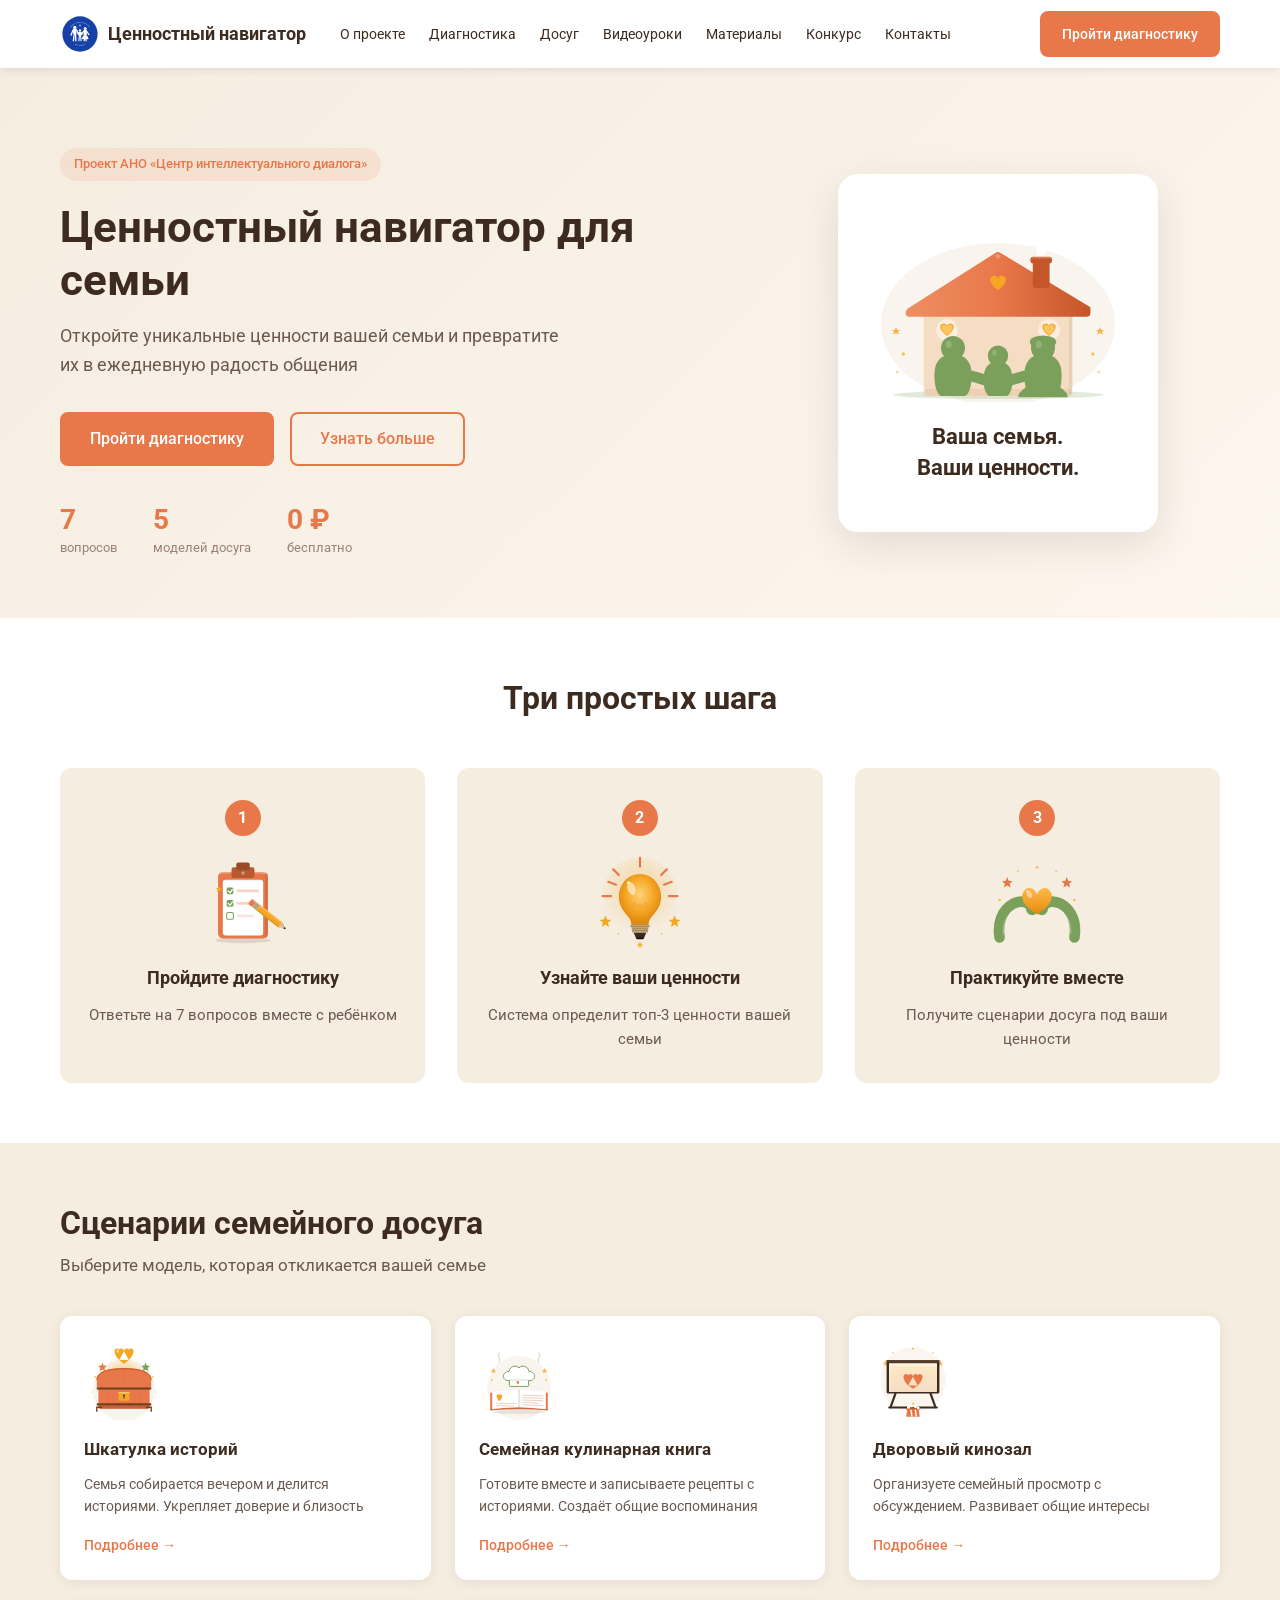
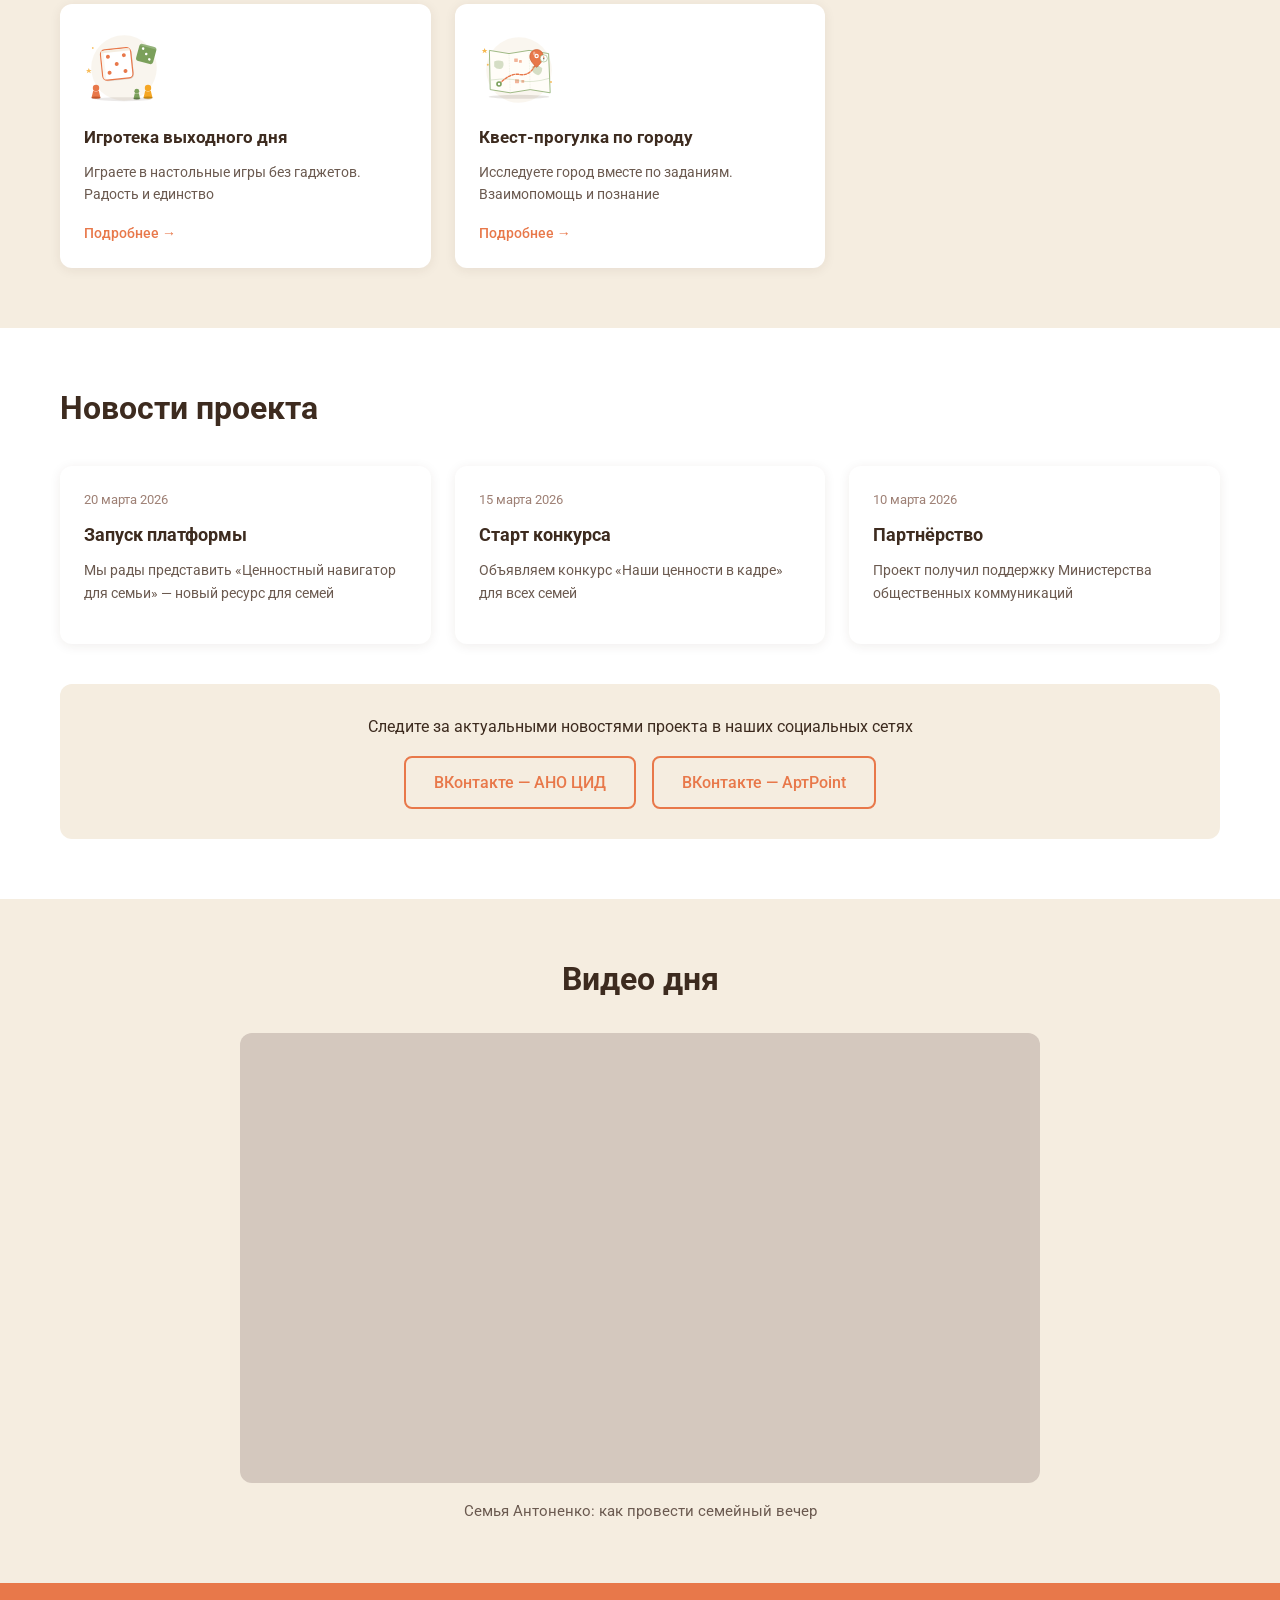
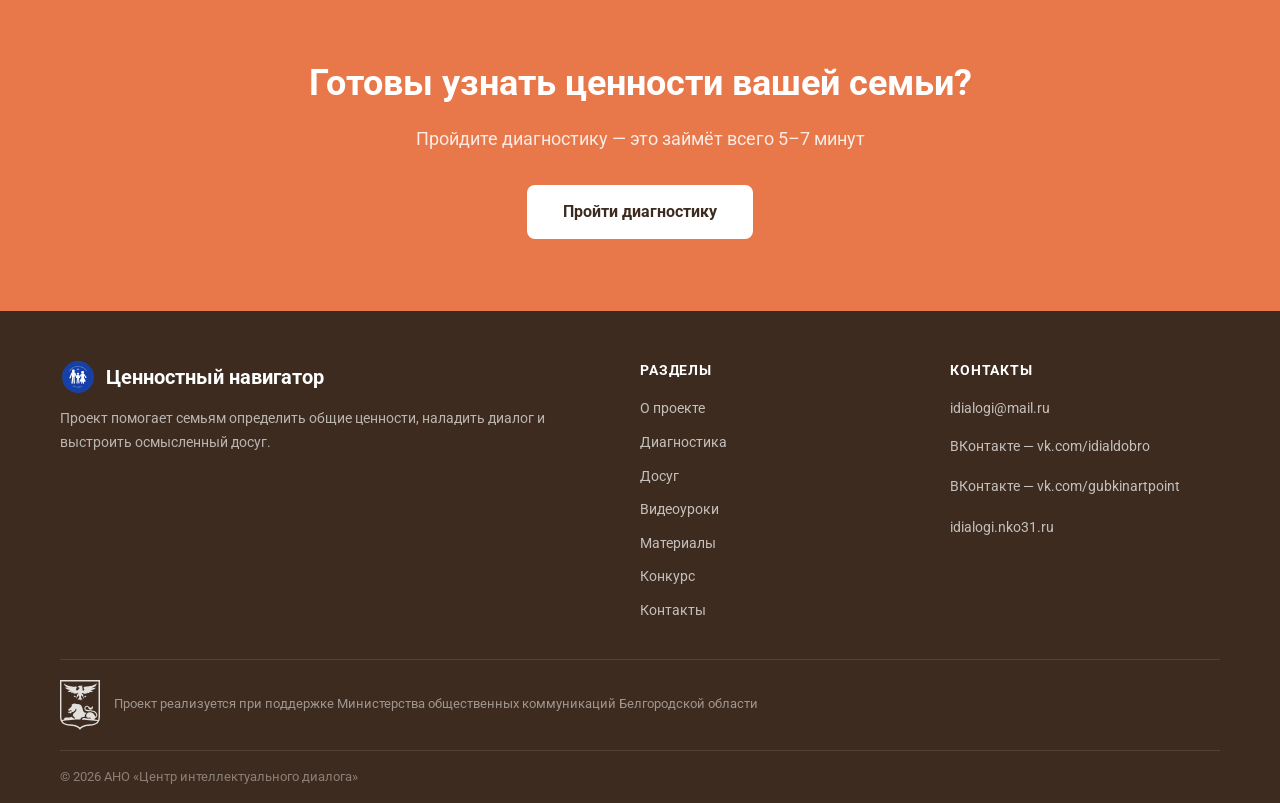
==== commit 616c6779: "финал: лого Министерства, видео ВК, капча v2, PDF-печать сценариев, новые SVG - лого Белгородской об" ====
--- a/index.html
+++ b/index.html
@@ -6,7 +6,7 @@
   <title>Ценностный навигатор для семьи | Откройте ценности вашей семьи</title>
   <meta name="description" content="Бесплатный онлайн-ресурс для семей: пройдите диагностику из 7 вопросов и получите персональные сценарии семейного досуга на основе ваших ценностей.">
   <link rel="icon" type="image/svg+xml" href="images/logo.svg">
-  <link rel="stylesheet" href="css/style.css">
+  <link rel="stylesheet" href="css/style.css?v=10">
 </head>
 <body>
 
@@ -42,7 +42,7 @@
         </div>
         <div class="hero__visual">
           <div class="hero__card">
-            <span class="hero__card-icon">🏠</span>
+            <img src="images/family-values.svg" alt="Семья" class="hero__card-icon">
             <p class="hero__card-text">Ваша семья.<br>Ваши ценности.</p>
           </div>
         </div>
@@ -56,19 +56,19 @@
         <div class="how-it-works__steps">
           <div class="how-it-works__step">
             <div class="step__number">1</div>
-            <div class="step__icon">📋</div>
+            <img src="images/step-diagnostic.svg" alt="" class="step__icon">
             <h3 class="step__title">Пройдите диагностику</h3>
             <p class="step__desc">Ответьте на 7 вопросов вместе с ребёнком</p>
           </div>
           <div class="how-it-works__step">
             <div class="step__number">2</div>
-            <div class="step__icon">💡</div>
+            <img src="images/step-insights.svg" alt="" class="step__icon">
             <h3 class="step__title">Узнайте ваши ценности</h3>
             <p class="step__desc">Система определит топ-3 ценности вашей семьи</p>
           </div>
           <div class="how-it-works__step">
             <div class="step__number">3</div>
-            <div class="step__icon">🎯</div>
+            <img src="images/step-practice.svg" alt="" class="step__icon">
             <h3 class="step__title">Практикуйте вместе</h3>
             <p class="step__desc">Получите сценарии досуга под ваши ценности</p>
           </div>
@@ -83,31 +83,31 @@
         <p class="leisure-preview__subtitle">Выберите модель, которая откликается вашей семье</p>
         <div class="leisure-preview__grid">
           <div class="card leisure-card">
-            <span class="leisure-card__icon">🗃️</span>
+            <img src="images/leisure-stories.svg" alt="" class="leisure-card__icon">
             <h3 class="leisure-card__title">Шкатулка историй</h3>
             <p class="leisure-card__desc">Семья собирается вечером и делится историями. Укрепляет доверие и близость</p>
             <a href="leisure-detail.html?id=1" class="leisure-card__link">Подробнее →</a>
           </div>
           <div class="card leisure-card">
-            <span class="leisure-card__icon">📖</span>
+            <img src="images/leisure-cookbook.svg" alt="" class="leisure-card__icon">
             <h3 class="leisure-card__title">Семейная кулинарная книга</h3>
             <p class="leisure-card__desc">Готовите вместе и записываете рецепты с историями. Создаёт общие воспоминания</p>
             <a href="leisure-detail.html?id=2" class="leisure-card__link">Подробнее →</a>
           </div>
           <div class="card leisure-card">
-            <span class="leisure-card__icon">🎬</span>
+            <img src="images/leisure-cinema.svg" alt="" class="leisure-card__icon">
             <h3 class="leisure-card__title">Дворовый кинозал</h3>
             <p class="leisure-card__desc">Организуете семейный просмотр с обсуждением. Развивает общие интересы</p>
             <a href="leisure-detail.html?id=3" class="leisure-card__link">Подробнее →</a>
           </div>
           <div class="card leisure-card">
-            <span class="leisure-card__icon">🎲</span>
+            <img src="images/leisure-games.svg" alt="" class="leisure-card__icon">
             <h3 class="leisure-card__title">Игротека выходного дня</h3>
             <p class="leisure-card__desc">Играете в настольные игры без гаджетов. Радость и единство</p>
             <a href="leisure-detail.html?id=4" class="leisure-card__link">Подробнее →</a>
           </div>
           <div class="card leisure-card">
-            <span class="leisure-card__icon">🗺️</span>
+            <img src="images/leisure-quest.svg" alt="" class="leisure-card__icon">
             <h3 class="leisure-card__title">Квест-прогулка по городу</h3>
             <p class="leisure-card__desc">Исследуете город вместе по заданиям. Взаимопомощь и познание</p>
             <a href="leisure-detail.html?id=5" class="leisure-card__link">Подробнее →</a>
@@ -160,10 +160,12 @@
         <h2 class="section-title video-section__title">Видео дня</h2>
         <div class="video-section__wrapper">
           <div class="video-section__player">
-            <span class="video-section__play">▶</span>
-            <span class="video-section__placeholder">Видео появится здесь</span>
+            <iframe class="video-section__iframe"
+                    src="https://vkvideo.ru/video_ext.php?oid=-226613844&id=456239020&hash=f0e6a514ff412e8f&hd=3"
+                    allow="autoplay; encrypted-media; fullscreen; picture-in-picture; screen-wake-lock;"
+                    allowfullscreen></iframe>
           </div>
-          <p class="video-section__caption">Советы психолога: как провести семейный вечер</p>
+          <p class="video-section__caption">Семья Антоненко: как провести семейный вечер</p>
         </div>
       </div>
     </section>
@@ -181,6 +183,6 @@
 
   <div id="footer"></div>
 
-  <script src="js/main.js"></script>
+  <script src="js/main.js?v=10"></script>
 </body>
 </html>
--- a/css/style.css
+++ b/css/style.css
@@ -267,10 +267,31 @@
 }
 
 .site-footer__support {
+  display: flex;
+  align-items: center;
+  gap: 14px;
   padding: 20px 0;
   font-size: 13px;
   color: rgba(255, 255, 255, 0.5);
   border-bottom: 1px solid rgba(255, 255, 255, 0.1);
+}
+
+.site-footer__ministry-logo {
+  display: block;
+  width: 40px;
+  height: 50px;
+  flex-shrink: 0;
+  /* Invert to white on dark footer */
+  filter: brightness(0) invert(1);
+  opacity: 0.85;
+}
+
+@media (max-width: 480px) {
+  .site-footer__support {
+    flex-direction: column;
+    align-items: flex-start;
+    gap: 10px;
+  }
 }
 
 .site-footer__bottom {
@@ -397,9 +418,10 @@
 
 .hero__card-icon {
   display: block;
-  font-size: 72px;
-  line-height: 1;
-  margin-bottom: 20px;
+  width: 100%;
+  max-width: 280px;
+  height: auto;
+  margin: 0 auto 20px;
 }
 
 .hero__card-text {
@@ -448,9 +470,10 @@
 }
 
 .step__icon {
-  font-size: 40px;
-  line-height: 1;
-  margin-bottom: 16px;
+  display: block;
+  width: 96px;
+  height: 96px;
+  margin: 0 auto 16px;
 }
 
 .step__title {
@@ -490,8 +513,9 @@
 }
 
 .leisure-card__icon {
-  font-size: 48px;
-  line-height: 1;
+  display: block;
+  width: 80px;
+  height: 80px;
   margin-bottom: 16px;
 }
 
@@ -754,7 +778,7 @@
   }
 
   .hero__card-icon {
-    font-size: 48px;
+    max-width: 220px;
   }
 
   /* Steps */
@@ -962,8 +986,9 @@
 }
 
 .value-card__medal {
-  font-size: 24px;
-  line-height: 1;
+  display: block;
+  width: 32px;
+  height: 38px;
   flex-shrink: 0;
 }
 
@@ -1021,9 +1046,14 @@
 }
 
 .rec-card__emoji {
-  font-size: 48px;
-  line-height: 1;
+  display: block;
+  width: 72px !important;
+  height: 72px !important;
+  max-width: 72px;
+  max-height: 72px;
   flex-shrink: 0;
+  align-self: flex-start;
+  object-fit: contain;
 }
 
 .rec-card__title {
@@ -1147,8 +1177,9 @@
 }
 
 .lcard__emoji {
-  font-size: 60px;
-  line-height: 1;
+  display: block;
+  width: 80px;
+  height: 80px;
 }
 
 .lcard__title {
@@ -1269,8 +1300,9 @@
 }
 
 .detail-hero__emoji {
-  font-size: 72px;
-  line-height: 1;
+  display: block;
+  width: 96px;
+  height: 96px;
   flex-shrink: 0;
 }
 
@@ -1505,8 +1537,9 @@
 }
 
 .other-card__emoji {
-  font-size: 36px;
-  line-height: 1;
+  display: block;
+  width: 56px;
+  height: 56px;
 }
 
 .other-card__title {
@@ -1660,6 +1693,22 @@
   filter: brightness(0.92);
 }
 
+.vcard__iframe,
+.video-section__iframe {
+  position: absolute;
+  inset: 0;
+  width: 100%;
+  height: 100%;
+  border: 0;
+}
+
+.vcard__thumb:has(.vcard__iframe) {
+  cursor: default;
+}
+.vcard__thumb:has(.vcard__iframe):hover {
+  filter: none;
+}
+
 .vcard__play {
   position: absolute;
   inset: 0;
@@ -2361,10 +2410,11 @@
 }
 
 .about-step__icon {
-  font-size: 28px;
-  line-height: 1;
+  display: block;
+  width: 44px;
+  height: 44px;
   flex-shrink: 0;
-  margin-top: 2px;
+  margin-top: 0;
 }
 
 .about-step__title {
@@ -2414,9 +2464,9 @@
 
 .team-card__icon {
   display: block;
-  font-size: 48px;
-  line-height: 1;
-  margin-bottom: 16px;
+  width: 96px;
+  height: 96px;
+  margin: 0 auto 16px;
 }
 
 .team-card__role {
@@ -2455,8 +2505,9 @@
 }
 
 .partner-card__icon {
-  font-size: 40px;
-  line-height: 1;
+  display: block;
+  width: 64px;
+  height: 64px;
   flex-shrink: 0;
 }
 
@@ -2649,3 +2700,107 @@
   .privacy-point { padding: 18px; gap: 14px; }
   .privacy-point__icon { font-size: 24px; }
 }
+
+/* ─── Print: clean leisure-detail PDF ──────────────────── */
+@media print {
+  /* Hide site chrome and irrelevant sections */
+  #header,
+  #footer,
+  .breadcrumb,
+  .detail-hero__emoji,
+  .detail-section:has(.detail-actions),
+  .detail-section:has(.others-grid) {
+    display: none !important;
+  }
+
+  /* White background, dark text */
+  body {
+    background: #fff !important;
+    color: #000 !important;
+  }
+
+  /* Strip colored hero */
+  .detail-hero {
+    background: #fff !important;
+    color: #000 !important;
+    padding: 0 0 16px !important;
+  }
+  .detail-hero__title,
+  .detail-hero__subtitle,
+  .section-title,
+  .step-card__title,
+  .step-card__desc,
+  .needs-list__item,
+  .psych-tip__text,
+  .psych-tip__label {
+    color: #000 !important;
+  }
+  .detail-hero__value-tag,
+  .detail-hero__meta-tag {
+    background: transparent !important;
+    color: #000 !important;
+    border: 1px solid #999 !important;
+  }
+
+  /* Flatten cards */
+  .detail-section {
+    padding: 16px 0 !important;
+    background: #fff !important;
+  }
+  .step-card,
+  .card {
+    background: #fff !important;
+    box-shadow: none !important;
+    border: 1px solid #ddd !important;
+    page-break-inside: avoid;
+  }
+  .psych-tip {
+    background: #f5f5f5 !important;
+    page-break-inside: avoid;
+  }
+  .needs-list__check,
+  .step-card__num {
+    color: #000 !important;
+    background: #fff !important;
+    border: 1px solid #999 !important;
+  }
+  * {
+    box-shadow: none !important;
+  }
+
+  /* Project attribution at bottom of printed page */
+  main::after {
+    content: "Проект «Ценностный навигатор для семьи» — idialogi.nko31.ru";
+    display: block;
+    text-align: center;
+    font-size: 11px;
+    color: #666;
+    margin-top: 24px;
+    padding-top: 12px;
+    border-top: 1px solid #ddd;
+  }
+
+  /* A4 без полей — браузер не сможет нарисовать колонтитулы (URL/дата/номер) */
+  @page {
+    size: A4;
+    margin: 0;
+  }
+  body {
+    padding: 14mm !important;
+  }
+}
+
+/* reCAPTCHA widget row inside forms */
+.cform-captcha {
+  margin: 8px 0 4px;
+  display: flex;
+  justify-content: flex-start;
+}
+.cform-captcha .g-recaptcha {
+  transform-origin: top left;
+}
+@media (max-width: 360px) {
+  .cform-captcha .g-recaptcha {
+    transform: scale(0.85);
+  }
+}
